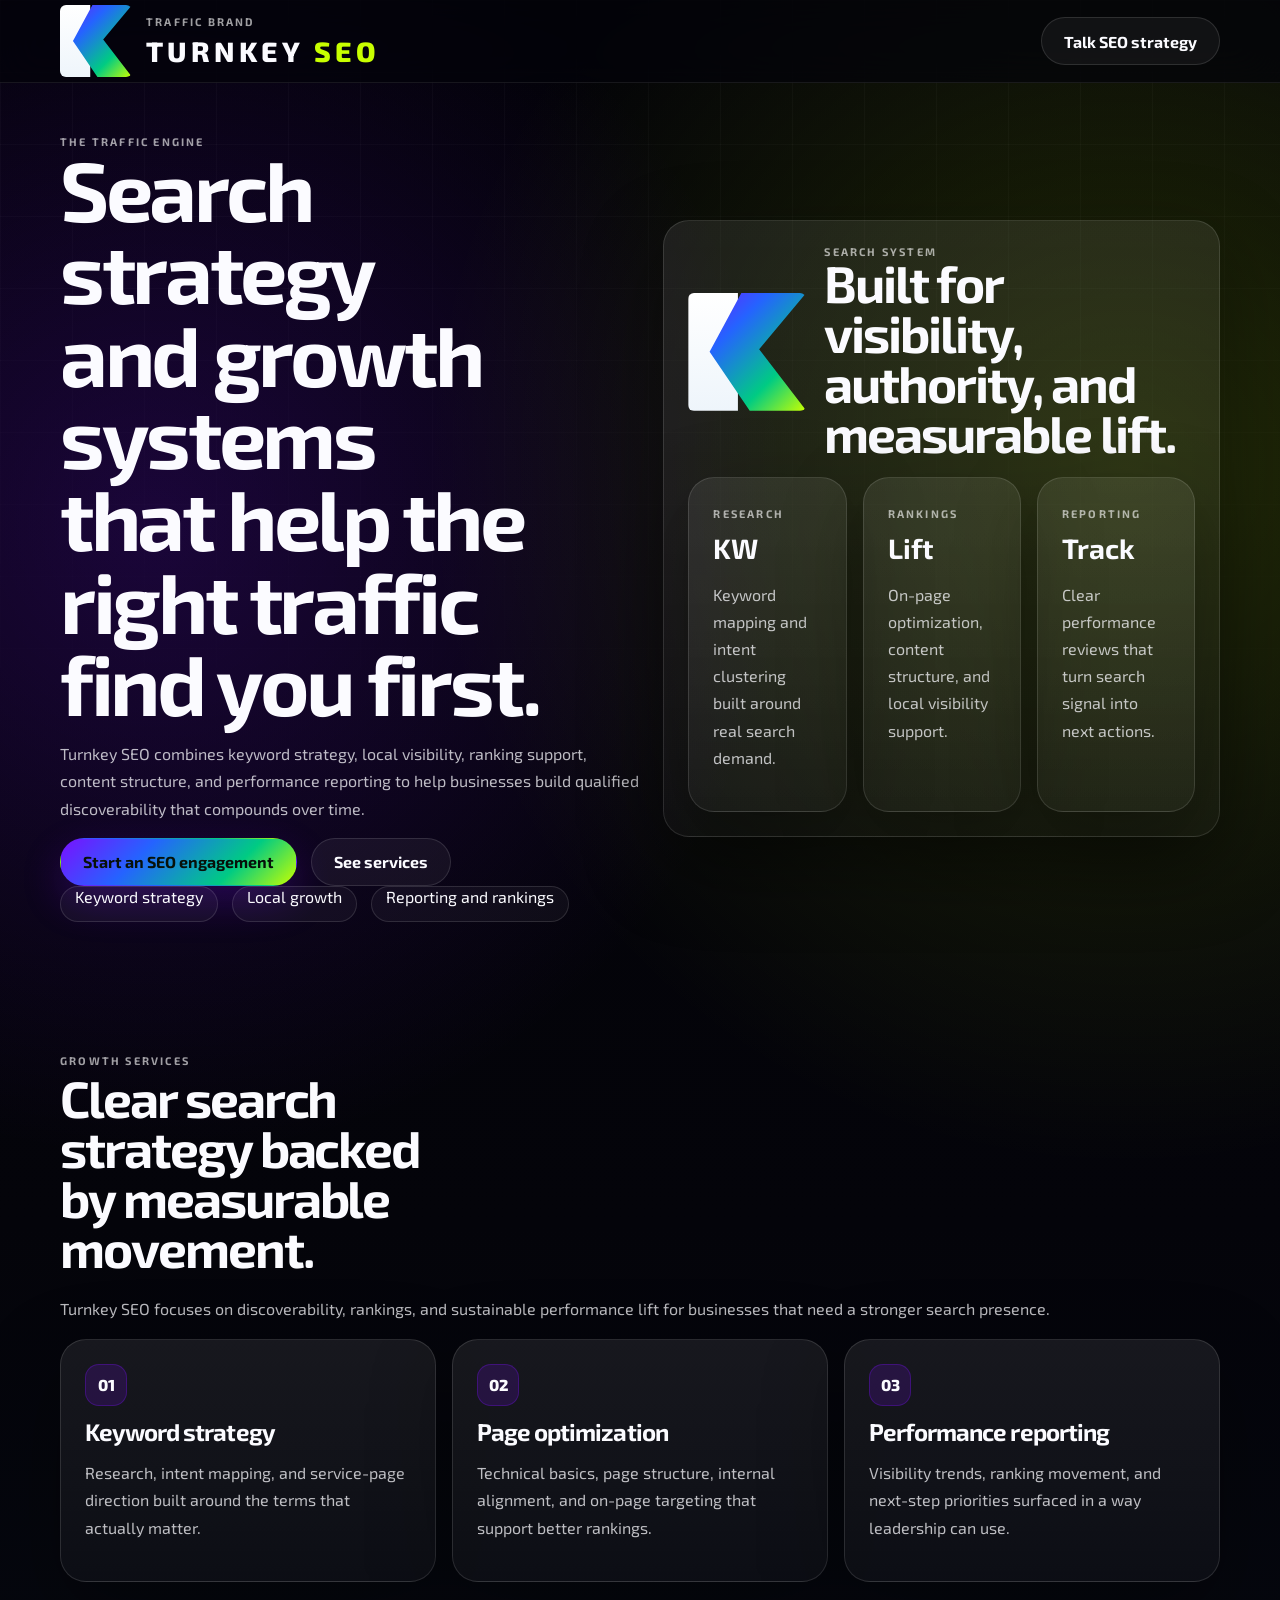
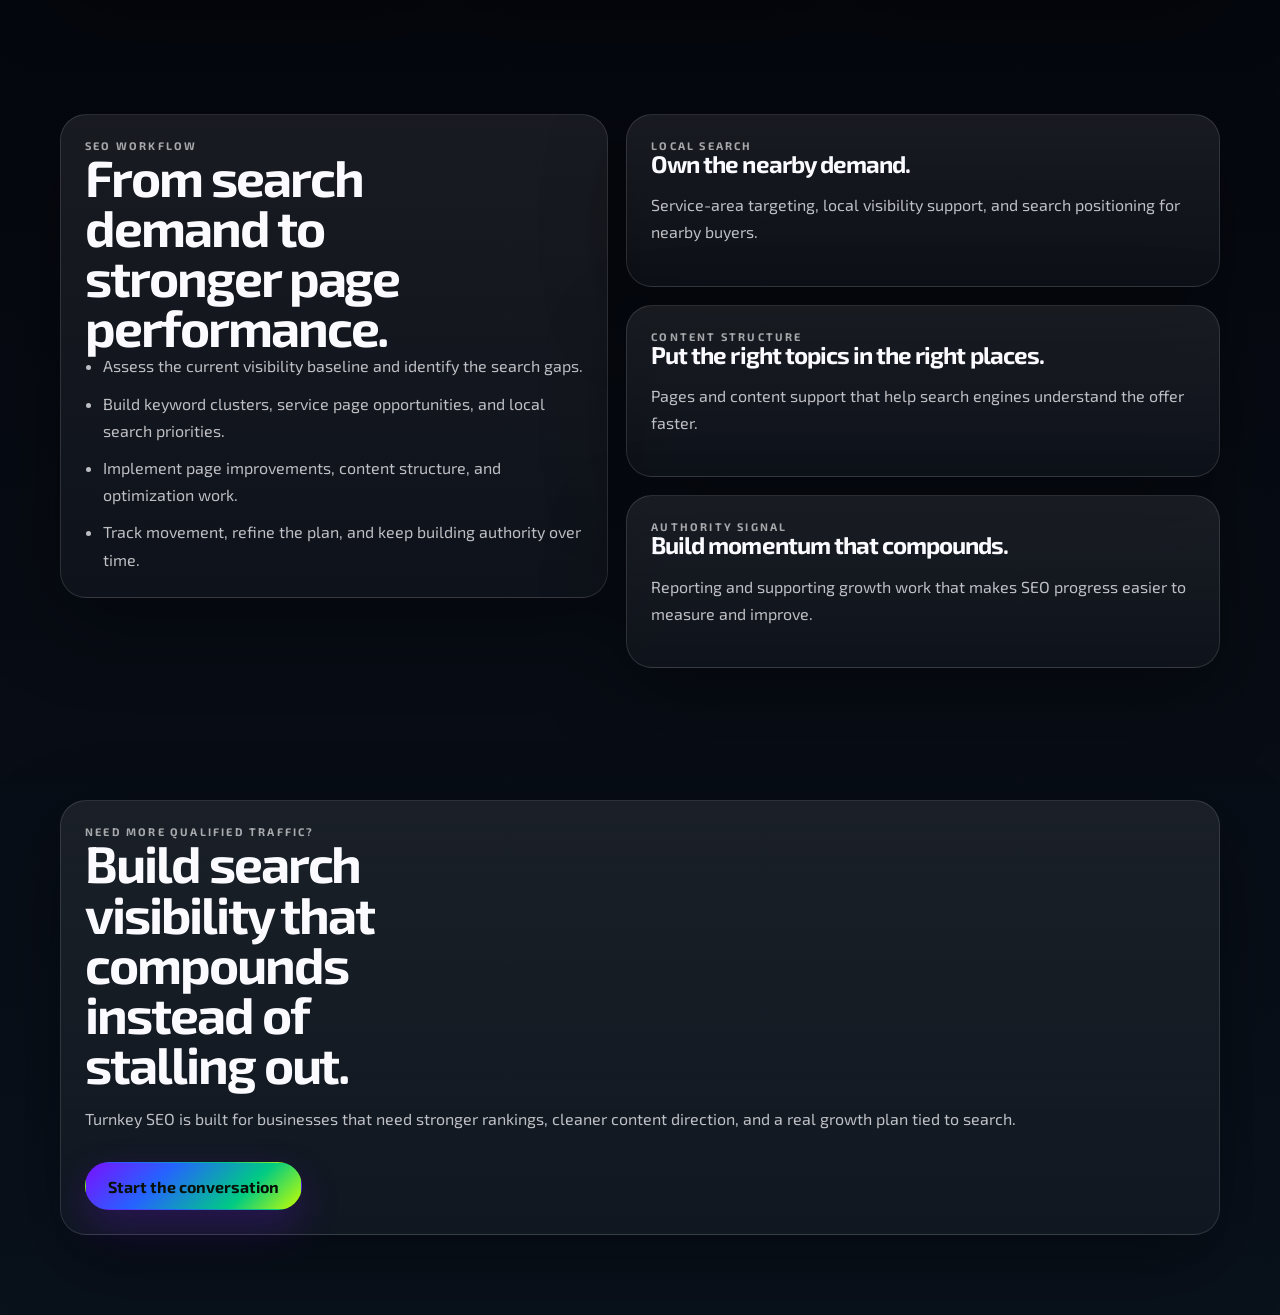
==== index.html @ 830cce7f "Launch Turnkey SEO brand site" ====
<!DOCTYPE html>
<html lang="en">
<head>
  <meta charset="UTF-8">
  <meta name="viewport" content="width=device-width, initial-scale=1.0">
  <title>Turnkey SEO | The Traffic Engine.</title>
  <meta name="description" content="Turnkey SEO builds keyword strategy, rankings growth, content structure, local search visibility, and actionable reporting for modern businesses.">
  <link rel="preconnect" href="https://fonts.googleapis.com">
  <link rel="preconnect" href="https://fonts.gstatic.com" crossorigin>
  <link href="https://fonts.googleapis.com/css2?family=Exo+2:wght@300;400;500;600;700;800;900&display=swap" rel="stylesheet">
  <link rel="stylesheet" href="./styles.css">
</head>
<body>
  <div class="page-grid" aria-hidden="true"></div>
  <header class="topbar">
    <div class="shell topbar-inner">
      <a class="brand" href="./">
        <span class="logo-mark" aria-hidden="true"></span>
        <span class="brand-copy">
          <span class="eyebrow">Traffic Brand</span>
          <span class="wordmark">Turnkey <span>SEO</span></span>
        </span>
      </a>
      <a class="btn btn-secondary" href="mailto:ricky@turnkeycfo.com?subject=Turnkey%20SEO%20Inquiry">Talk SEO strategy</a>
    </div>
  </header>

  <main class="shell">
    <section class="hero">
      <div class="hero-copy">
        <div class="eyebrow">The Traffic Engine</div>
        <h1>Search strategy and growth systems that help the right traffic find you first.</h1>
        <p>Turnkey SEO combines keyword strategy, local visibility, ranking support, content structure, and performance reporting to help businesses build qualified discoverability that compounds over time.</p>
        <div class="button-row">
          <a class="btn btn-primary" href="mailto:ricky@turnkeycfo.com?subject=Turnkey%20SEO%20Project">Start an SEO engagement</a>
          <a class="btn btn-secondary" href="#services">See services</a>
        </div>
        <div class="pill-row">
          <span class="pill">Keyword strategy</span>
          <span class="pill">Local growth</span>
          <span class="pill">Reporting and rankings</span>
        </div>
      </div>
      <div class="hero-panel card">
        <div class="hero-lockup">
          <span class="logo-mark large" aria-hidden="true"></span>
          <div>
            <div class="eyebrow">Search System</div>
            <h2>Built for visibility, authority, and measurable lift.</h2>
          </div>
        </div>
        <div class="metric-grid">
          <article class="metric">
            <span class="eyebrow">Research</span>
            <strong>KW</strong>
            <p>Keyword mapping and intent clustering built around real search demand.</p>
          </article>
          <article class="metric">
            <span class="eyebrow">Rankings</span>
            <strong>Lift</strong>
            <p>On-page optimization, content structure, and local visibility support.</p>
          </article>
          <article class="metric">
            <span class="eyebrow">Reporting</span>
            <strong>Track</strong>
            <p>Clear performance reviews that turn search signal into next actions.</p>
          </article>
        </div>
      </div>
    </section>

    <section class="section" id="services">
      <div class="section-heading">
        <div class="eyebrow">Growth Services</div>
        <h2>Clear search strategy backed by measurable movement.</h2>
        <p>Turnkey SEO focuses on discoverability, rankings, and sustainable performance lift for businesses that need a stronger search presence.</p>
      </div>
      <div class="card-grid">
        <article class="card">
          <div class="icon">01</div>
          <h3>Keyword strategy</h3>
          <p>Research, intent mapping, and service-page direction built around the terms that actually matter.</p>
        </article>
        <article class="card">
          <div class="icon">02</div>
          <h3>Page optimization</h3>
          <p>Technical basics, page structure, internal alignment, and on-page targeting that support better rankings.</p>
        </article>
        <article class="card">
          <div class="icon">03</div>
          <h3>Performance reporting</h3>
          <p>Visibility trends, ranking movement, and next-step priorities surfaced in a way leadership can use.</p>
        </article>
      </div>
    </section>

    <section class="section split">
      <article class="card">
        <div class="eyebrow">SEO Workflow</div>
        <h2>From search demand to stronger page performance.</h2>
        <ul class="list">
          <li>Assess the current visibility baseline and identify the search gaps.</li>
          <li>Build keyword clusters, service page opportunities, and local search priorities.</li>
          <li>Implement page improvements, content structure, and optimization work.</li>
          <li>Track movement, refine the plan, and keep building authority over time.</li>
        </ul>
      </article>
      <div class="stack">
        <article class="card spotlight">
          <div class="eyebrow">Local Search</div>
          <h3>Own the nearby demand.</h3>
          <p>Service-area targeting, local visibility support, and search positioning for nearby buyers.</p>
        </article>
        <article class="card spotlight">
          <div class="eyebrow">Content Structure</div>
          <h3>Put the right topics in the right places.</h3>
          <p>Pages and content support that help search engines understand the offer faster.</p>
        </article>
        <article class="card spotlight">
          <div class="eyebrow">Authority Signal</div>
          <h3>Build momentum that compounds.</h3>
          <p>Reporting and supporting growth work that makes SEO progress easier to measure and improve.</p>
        </article>
      </div>
    </section>

    <section class="section">
      <div class="cta card">
        <div>
          <div class="eyebrow">Need More Qualified Traffic?</div>
          <h2>Build search visibility that compounds instead of stalling out.</h2>
          <p>Turnkey SEO is built for businesses that need stronger rankings, cleaner content direction, and a real growth plan tied to search.</p>
        </div>
        <a class="btn btn-primary" href="mailto:ricky@turnkeycfo.com?subject=Turnkey%20SEO%20Discovery">Start the conversation</a>
      </div>
    </section>
  </main>
</body>
</html>
---- styles.css ----
:root {
  --bg: #04040a;
  --surface: rgba(11, 10, 19, 0.86);
  --border: rgba(255, 255, 255, 0.12);
  --text: #fbfbff;
  --text-soft: rgba(251, 251, 255, 0.74);
  --accent: #7a11ff;
  --accent-2: #c8ff00;
  --gradient: linear-gradient(135deg, #7a11ff 0%, #2563ff 34%, #00cb83 72%, #c8ff00 100%);
  --shadow: 0 28px 80px rgba(0, 0, 0, 0.36);
  --shell: min(1160px, calc(100% - 32px));
}
*,
*::before,
*::after { box-sizing: border-box; }
html { scroll-behavior: smooth; }
body {
  margin: 0;
  font-family: "Exo 2", sans-serif;
  color: var(--text);
  background:
    radial-gradient(circle at 12% 18%, rgba(122,17,255,.2), transparent 24%),
    radial-gradient(circle at 88% 16%, rgba(200,255,0,.16), transparent 26%),
    linear-gradient(180deg, #020207 0%, #04040a 42%, #09111b 100%);
}
a { color: inherit; text-decoration: none; }
.page-grid { position: fixed; inset: 0; pointer-events: none; z-index: -2; background-image: linear-gradient(rgba(255,255,255,.04) 1px, transparent 1px), linear-gradient(90deg, rgba(255,255,255,.04) 1px, transparent 1px); background-size: 72px 72px; mask-image: linear-gradient(180deg, rgba(0,0,0,.78), transparent 92%); }
.shell { width: var(--shell); margin: 0 auto; }
.topbar { position: sticky; top: 0; backdrop-filter: blur(20px); background: rgba(4,4,10,.72); border-bottom: 1px solid rgba(255,255,255,.08); }
.topbar-inner, .brand, .button-row, .pill-row, .cta { display: flex; align-items: center; gap: 14px; flex-wrap: wrap; }
.topbar-inner { justify-content: space-between; min-height: 82px; }
.brand-copy, .section-heading { display: grid; gap: 6px; }
.eyebrow { font-size: 11px; font-weight: 700; letter-spacing: .2em; text-transform: uppercase; color: rgba(255,255,255,.62); }
.wordmark { font-size: 28px; font-weight: 800; letter-spacing: .16em; text-transform: uppercase; }
.wordmark span { color: #c8ff00; }
.logo-mark { width: 72px; height: 72px; position: relative; display: inline-block; }
.logo-mark::before, .logo-mark::after { content: ""; position: absolute; inset: 0; }
.logo-mark::before { clip-path: polygon(0 0, 42% 0, 42% 100%, 0 100%); background: linear-gradient(180deg, #fff, #eef5fb); border-radius: 6px; }
.logo-mark::after { clip-path: polygon(45% 0, 100% 0, 60% 48%, 100% 100%, 52% 100%, 18% 50%); background: var(--gradient); border-radius: 6px; }
.logo-mark.large { width: 118px; height: 118px; }
.hero, .section { padding: 52px 0 80px; }
.hero { display: grid; grid-template-columns: minmax(0,1.02fr) minmax(320px,.98fr); gap: 24px; align-items: center; }
h1, h2, h3 { margin: 0; letter-spacing: -.04em; line-height: .98; text-wrap: balance; }
h1 { font-size: clamp(42px, 7vw, 84px); max-width: 11ch; }
h2 { font-size: clamp(30px, 4vw, 54px); max-width: 13ch; }
h3 { font-size: 24px; }
p, li { color: var(--text-soft); line-height: 1.7; }
.btn { min-height: 48px; padding: 0 22px; border-radius: 999px; border: 1px solid transparent; display: inline-flex; align-items: center; justify-content: center; font-weight: 700; transition: .25s ease transform, .25s ease box-shadow; }
.btn:hover { transform: translateY(-2px); }
.btn-primary { background: var(--gradient); color: #071109; box-shadow: 0 16px 40px rgba(122,17,255,.24); }
.btn-secondary { background: rgba(255,255,255,.05); border-color: var(--border); }
.pill { min-height: 36px; padding: 0 14px; border-radius: 999px; border: 1px solid var(--border); background: rgba(255,255,255,.04); }
.card, .metric { background: linear-gradient(180deg, rgba(255,255,255,.08), rgba(255,255,255,.03)); border: 1px solid var(--border); border-radius: 26px; box-shadow: var(--shadow); }
.hero-panel, .card, .metric { padding: 24px; }
.hero-lockup { display: grid; grid-template-columns: auto 1fr; gap: 18px; align-items: center; margin-bottom: 18px; }
.metric-grid, .card-grid { display: grid; grid-template-columns: repeat(3, minmax(0,1fr)); gap: 16px; }
.metric strong { display: block; font-size: 28px; margin: 10px 0; }
.icon { width: 42px; height: 42px; border-radius: 14px; display: grid; place-items: center; background: rgba(122,17,255,.16); border: 1px solid rgba(122,17,255,.3); margin-bottom: 14px; font-weight: 800; }
.split { display: grid; grid-template-columns: minmax(0,.96fr) minmax(0,1.04fr); gap: 18px; align-items: start; }
.stack { display: grid; gap: 18px; }
.list { margin: 0; padding-left: 18px; display: grid; gap: 10px; }
.cta { justify-content: space-between; }
@media (max-width: 960px) { .hero, .split, .metric-grid, .card-grid { grid-template-columns: 1fr; } .cta, .topbar-inner { flex-direction: column; align-items: stretch; } }
@media (max-width: 680px) { :root { --shell: min(100% - 22px, 100% - 22px); } .hero, .section { padding: 28px 0 56px; } .topbar-inner { min-height: auto; padding: 14px 0; } .button-row, .pill-row { display: grid; grid-template-columns: 1fr; } .btn { width: 100%; } h1 { font-size: clamp(34px, 12vw, 52px); } h2 { font-size: clamp(28px, 10vw, 40px); } }
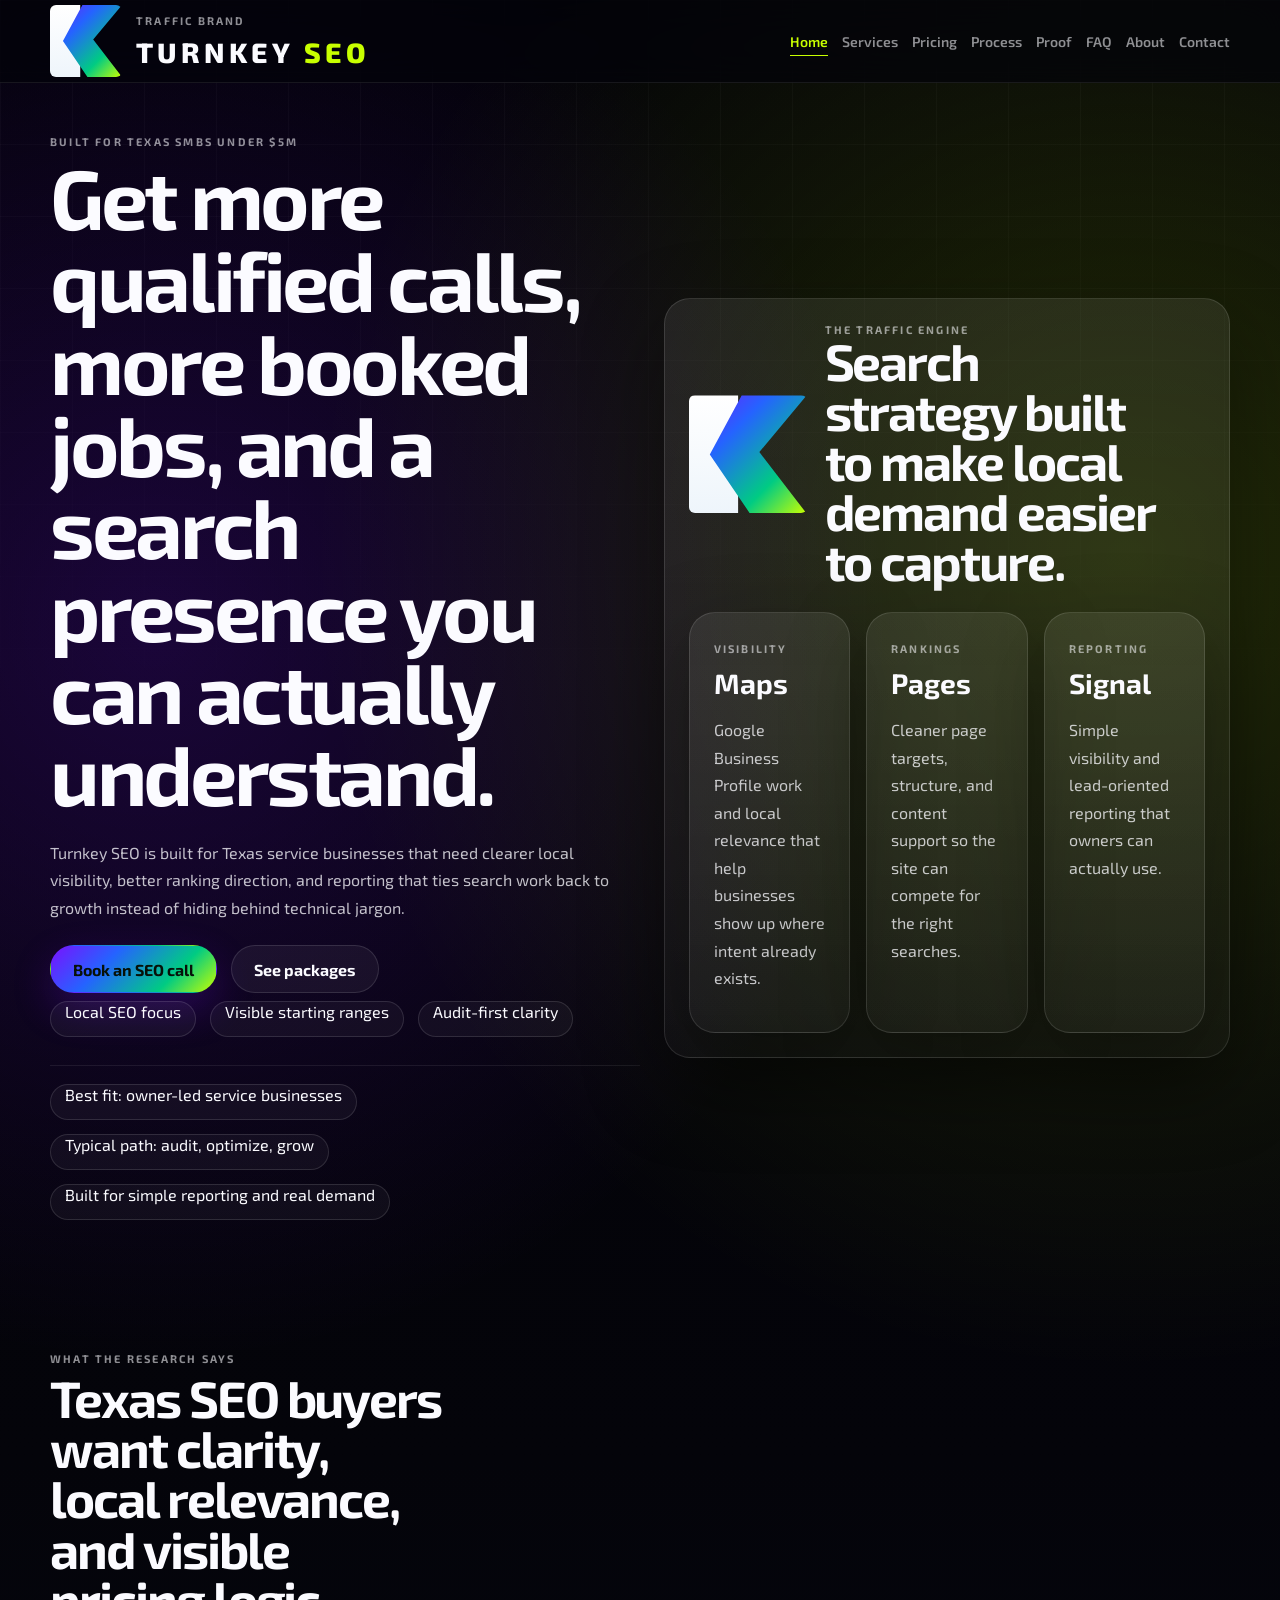
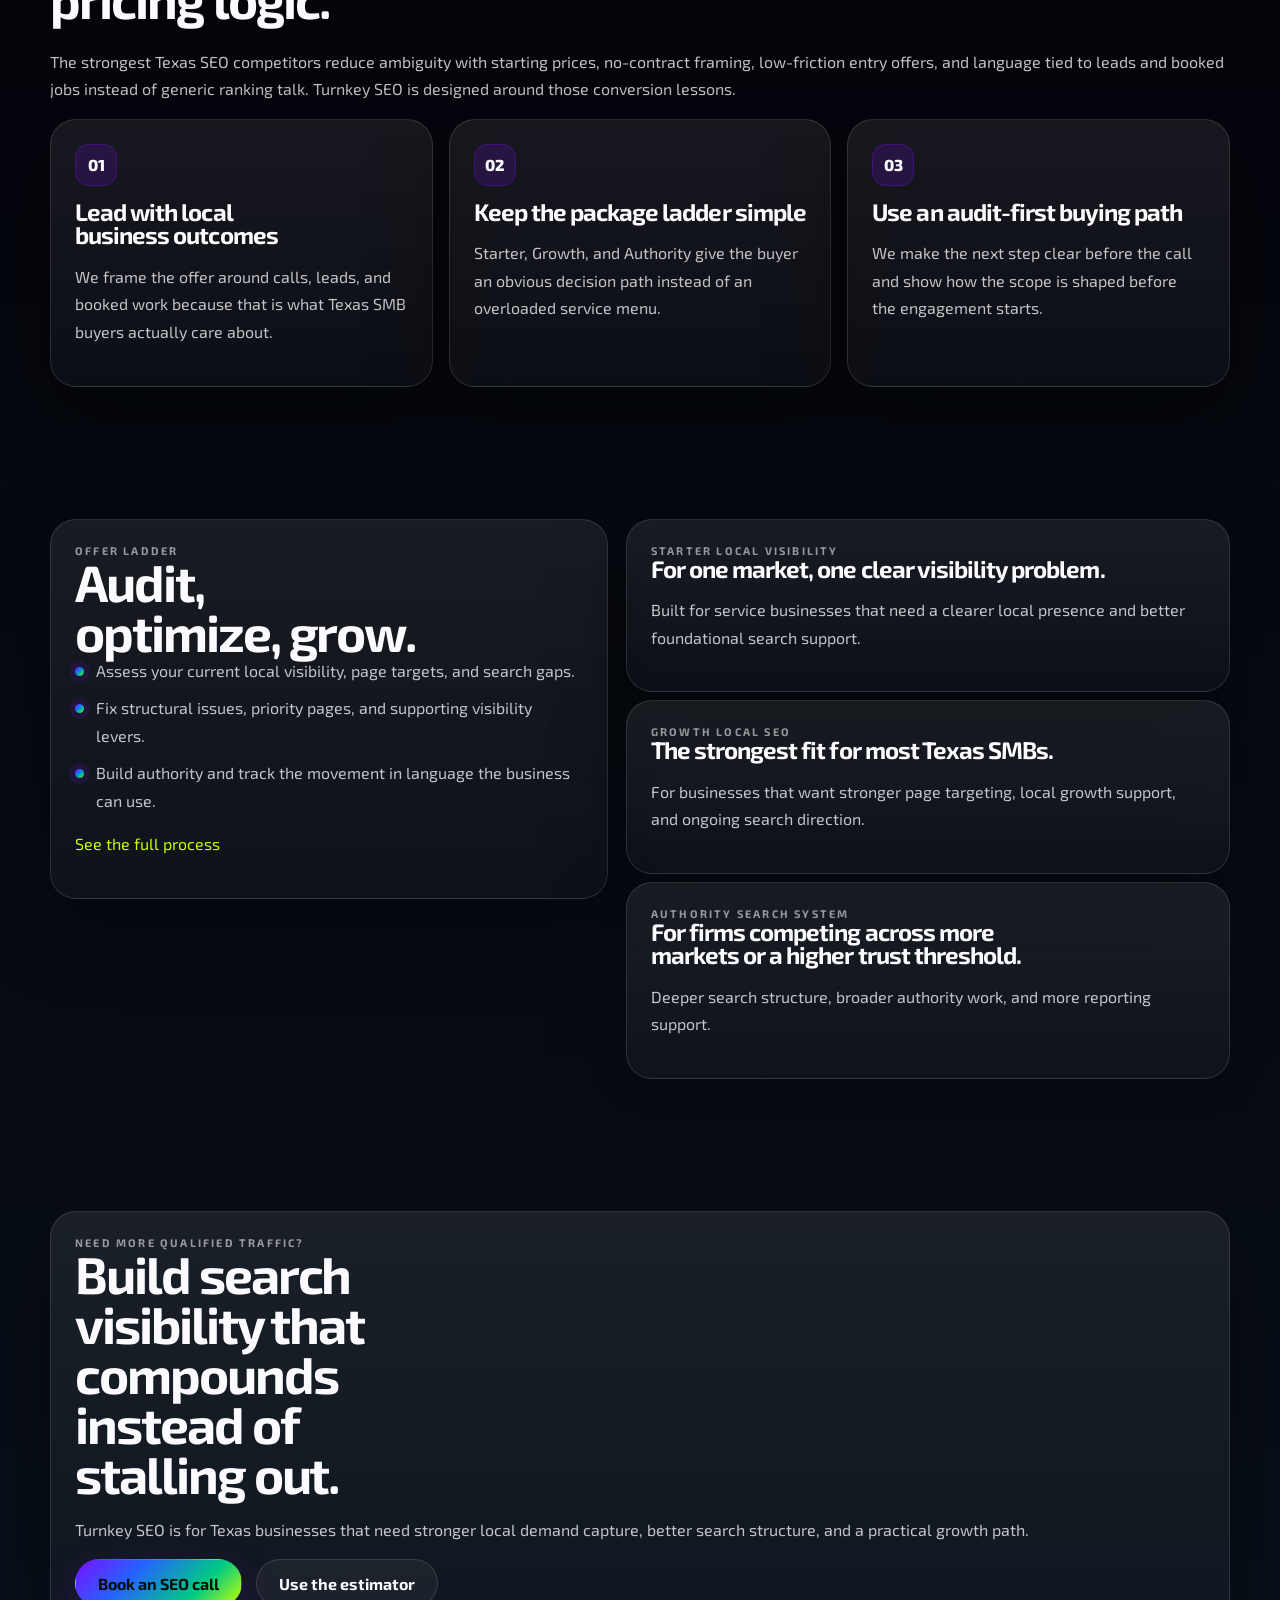
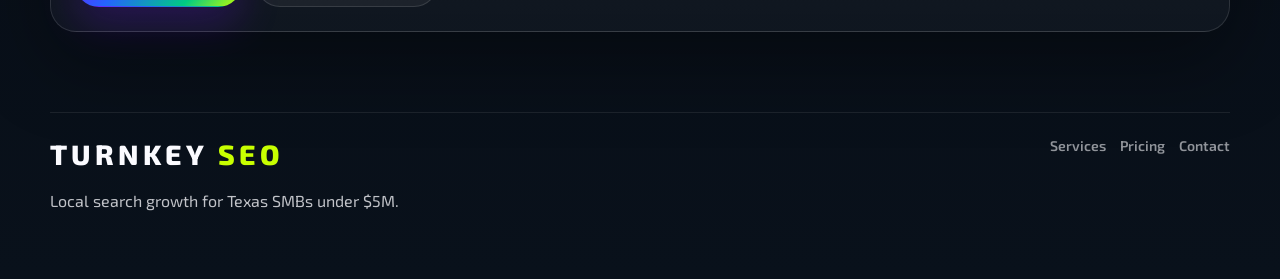
==== commit 5b0d5685: "Expand Turnkey SEO into full research-informed site" ====
--- a/index.html
+++ b/index.html
@@ -3,8 +3,8 @@
 <head>
   <meta charset="UTF-8">
   <meta name="viewport" content="width=device-width, initial-scale=1.0">
-  <title>Turnkey SEO | The Traffic Engine.</title>
-  <meta name="description" content="Turnkey SEO builds keyword strategy, rankings growth, content structure, local search visibility, and actionable reporting for modern businesses.">
+  <title>Turnkey SEO | Local Search Growth for Texas SMBs Under $5M</title>
+  <meta name="description" content="Turnkey SEO helps Texas service businesses under $5M get more qualified calls, more booked jobs, and a search presence they can actually understand.">
   <link rel="preconnect" href="https://fonts.googleapis.com">
   <link rel="preconnect" href="https://fonts.gstatic.com" crossorigin>
   <link href="https://fonts.googleapis.com/css2?family=Exo+2:wght@300;400;500;600;700;800;900&display=swap" rel="stylesheet">
@@ -14,113 +14,91 @@
   <div class="page-grid" aria-hidden="true"></div>
   <header class="topbar">
     <div class="shell topbar-inner">
-      <a class="brand" href="./">
+      <a class="brand" href="./index.html">
         <span class="logo-mark" aria-hidden="true"></span>
         <span class="brand-copy">
           <span class="eyebrow">Traffic Brand</span>
           <span class="wordmark">Turnkey <span>SEO</span></span>
         </span>
       </a>
-      <a class="btn btn-secondary" href="mailto:ricky@turnkeycfo.com?subject=Turnkey%20SEO%20Inquiry">Talk SEO strategy</a>
+      <nav class="nav-links">
+        <a class="active" href="./index.html">Home</a>
+        <a href="./services.html">Services</a>
+        <a href="./pricing.html">Pricing</a>
+        <a href="./process.html">Process</a>
+        <a href="./proof.html">Proof</a>
+        <a href="./faq.html">FAQ</a>
+        <a href="./about.html">About</a>
+        <a href="./contact.html">Contact</a>
+      </nav>
     </div>
   </header>
 
   <main class="shell">
     <section class="hero">
       <div class="hero-copy">
-        <div class="eyebrow">The Traffic Engine</div>
-        <h1>Search strategy and growth systems that help the right traffic find you first.</h1>
-        <p>Turnkey SEO combines keyword strategy, local visibility, ranking support, content structure, and performance reporting to help businesses build qualified discoverability that compounds over time.</p>
+        <div class="eyebrow">Built for Texas SMBs Under $5M</div>
+        <h1>Get more qualified calls, more booked jobs, and a search presence you can actually understand.</h1>
+        <p>Turnkey SEO is built for Texas service businesses that need clearer local visibility, better ranking direction, and reporting that ties search work back to growth instead of hiding behind technical jargon.</p>
         <div class="button-row">
-          <a class="btn btn-primary" href="mailto:ricky@turnkeycfo.com?subject=Turnkey%20SEO%20Project">Start an SEO engagement</a>
-          <a class="btn btn-secondary" href="#services">See services</a>
+          <a class="btn btn-primary" href="./contact.html">Book an SEO call</a>
+          <a class="btn btn-secondary" href="./pricing.html">See packages</a>
         </div>
         <div class="pill-row">
-          <span class="pill">Keyword strategy</span>
-          <span class="pill">Local growth</span>
-          <span class="pill">Reporting and rankings</span>
+          <span class="pill">Local SEO focus</span>
+          <span class="pill">Visible starting ranges</span>
+          <span class="pill">Audit-first clarity</span>
+        </div>
+        <div class="proof-strip">
+          <span class="pill">Best fit: owner-led service businesses</span>
+          <span class="pill">Typical path: audit, optimize, grow</span>
+          <span class="pill">Built for simple reporting and real demand</span>
         </div>
       </div>
       <div class="hero-panel card">
         <div class="hero-lockup">
           <span class="logo-mark large" aria-hidden="true"></span>
           <div>
-            <div class="eyebrow">Search System</div>
-            <h2>Built for visibility, authority, and measurable lift.</h2>
+            <div class="eyebrow">The Traffic Engine</div>
+            <h2>Search strategy built to make local demand easier to capture.</h2>
           </div>
         </div>
         <div class="metric-grid">
-          <article class="metric">
-            <span class="eyebrow">Research</span>
-            <strong>KW</strong>
-            <p>Keyword mapping and intent clustering built around real search demand.</p>
-          </article>
-          <article class="metric">
-            <span class="eyebrow">Rankings</span>
-            <strong>Lift</strong>
-            <p>On-page optimization, content structure, and local visibility support.</p>
-          </article>
-          <article class="metric">
-            <span class="eyebrow">Reporting</span>
-            <strong>Track</strong>
-            <p>Clear performance reviews that turn search signal into next actions.</p>
-          </article>
+          <article class="metric"><span class="eyebrow">Visibility</span><strong>Maps</strong><p>Google Business Profile work and local relevance that help businesses show up where intent already exists.</p></article>
+          <article class="metric"><span class="eyebrow">Rankings</span><strong>Pages</strong><p>Cleaner page targets, structure, and content support so the site can compete for the right searches.</p></article>
+          <article class="metric"><span class="eyebrow">Reporting</span><strong>Signal</strong><p>Simple visibility and lead-oriented reporting that owners can actually use.</p></article>
         </div>
       </div>
     </section>
 
-    <section class="section" id="services">
+    <section class="section">
       <div class="section-heading">
-        <div class="eyebrow">Growth Services</div>
-        <h2>Clear search strategy backed by measurable movement.</h2>
-        <p>Turnkey SEO focuses on discoverability, rankings, and sustainable performance lift for businesses that need a stronger search presence.</p>
+        <div class="eyebrow">What The Research Says</div>
+        <h2>Texas SEO buyers want clarity, local relevance, and visible pricing logic.</h2>
+        <p>The strongest Texas SEO competitors reduce ambiguity with starting prices, no-contract framing, low-friction entry offers, and language tied to leads and booked jobs instead of generic ranking talk. Turnkey SEO is designed around those conversion lessons.</p>
       </div>
       <div class="card-grid">
-        <article class="card">
-          <div class="icon">01</div>
-          <h3>Keyword strategy</h3>
-          <p>Research, intent mapping, and service-page direction built around the terms that actually matter.</p>
-        </article>
-        <article class="card">
-          <div class="icon">02</div>
-          <h3>Page optimization</h3>
-          <p>Technical basics, page structure, internal alignment, and on-page targeting that support better rankings.</p>
-        </article>
-        <article class="card">
-          <div class="icon">03</div>
-          <h3>Performance reporting</h3>
-          <p>Visibility trends, ranking movement, and next-step priorities surfaced in a way leadership can use.</p>
-        </article>
+        <article class="card"><div class="icon">01</div><h3>Lead with local business outcomes</h3><p>We frame the offer around calls, leads, and booked work because that is what Texas SMB buyers actually care about.</p></article>
+        <article class="card"><div class="icon">02</div><h3>Keep the package ladder simple</h3><p>Starter, Growth, and Authority give the buyer an obvious decision path instead of an overloaded service menu.</p></article>
+        <article class="card"><div class="icon">03</div><h3>Use an audit-first buying path</h3><p>We make the next step clear before the call and show how the scope is shaped before the engagement starts.</p></article>
       </div>
     </section>
 
     <section class="section split">
       <article class="card">
-        <div class="eyebrow">SEO Workflow</div>
-        <h2>From search demand to stronger page performance.</h2>
-        <ul class="list">
-          <li>Assess the current visibility baseline and identify the search gaps.</li>
-          <li>Build keyword clusters, service page opportunities, and local search priorities.</li>
-          <li>Implement page improvements, content structure, and optimization work.</li>
-          <li>Track movement, refine the plan, and keep building authority over time.</li>
+        <div class="eyebrow">Offer Ladder</div>
+        <h2>Audit, optimize, grow.</h2>
+        <ul class="check-list">
+          <li>Assess your current local visibility, page targets, and search gaps.</li>
+          <li>Fix structural issues, priority pages, and supporting visibility levers.</li>
+          <li>Build authority and track the movement in language the business can use.</li>
         </ul>
+        <p><a class="inline-link" href="./process.html">See the full process</a></p>
       </article>
       <div class="stack">
-        <article class="card spotlight">
-          <div class="eyebrow">Local Search</div>
-          <h3>Own the nearby demand.</h3>
-          <p>Service-area targeting, local visibility support, and search positioning for nearby buyers.</p>
-        </article>
-        <article class="card spotlight">
-          <div class="eyebrow">Content Structure</div>
-          <h3>Put the right topics in the right places.</h3>
-          <p>Pages and content support that help search engines understand the offer faster.</p>
-        </article>
-        <article class="card spotlight">
-          <div class="eyebrow">Authority Signal</div>
-          <h3>Build momentum that compounds.</h3>
-          <p>Reporting and supporting growth work that makes SEO progress easier to measure and improve.</p>
-        </article>
+        <article class="card"><div class="eyebrow">Starter Local Visibility</div><h3>For one market, one clear visibility problem.</h3><p>Built for service businesses that need a clearer local presence and better foundational search support.</p></article>
+        <article class="card"><div class="eyebrow">Growth Local SEO</div><h3>The strongest fit for most Texas SMBs.</h3><p>For businesses that want stronger page targeting, local growth support, and ongoing search direction.</p></article>
+        <article class="card"><div class="eyebrow">Authority Search System</div><h3>For firms competing across more markets or a higher trust threshold.</h3><p>Deeper search structure, broader authority work, and more reporting support.</p></article>
       </div>
     </section>
 
@@ -129,11 +107,16 @@
         <div>
           <div class="eyebrow">Need More Qualified Traffic?</div>
           <h2>Build search visibility that compounds instead of stalling out.</h2>
-          <p>Turnkey SEO is built for businesses that need stronger rankings, cleaner content direction, and a real growth plan tied to search.</p>
+          <p>Turnkey SEO is for Texas businesses that need stronger local demand capture, better search structure, and a practical growth path.</p>
         </div>
-        <a class="btn btn-primary" href="mailto:ricky@turnkeycfo.com?subject=Turnkey%20SEO%20Discovery">Start the conversation</a>
+        <div class="cta-row">
+          <a class="btn btn-primary" href="./contact.html">Book an SEO call</a>
+          <a class="btn btn-secondary" href="./pricing.html">Use the estimator</a>
+        </div>
       </div>
     </section>
   </main>
+
+  <footer class="foot"><div class="shell foot-shell"><div><div class="wordmark">Turnkey <span>SEO</span></div><p>Local search growth for Texas SMBs under $5M.</p></div><div class="foot-links"><a href="./services.html">Services</a><a href="./pricing.html">Pricing</a><a href="./contact.html">Contact</a></div></div></footer>
 </body>
 </html>
--- a/styles.css
+++ b/styles.css
@@ -1,15 +1,24 @@
 :root {
   --bg: #04040a;
+  --bg-soft: #0b0d17;
   --surface: rgba(11, 10, 19, 0.86);
+  --surface-strong: rgba(15, 16, 27, 0.94);
   --border: rgba(255, 255, 255, 0.12);
   --text: #fbfbff;
-  --text-soft: rgba(251, 251, 255, 0.74);
+  --text-soft: rgba(251, 251, 255, 0.76);
+  --text-muted: rgba(251, 251, 255, 0.56);
   --accent: #7a11ff;
-  --accent-2: #c8ff00;
+  --accent-2: #2563ff;
+  --accent-3: #c8ff00;
   --gradient: linear-gradient(135deg, #7a11ff 0%, #2563ff 34%, #00cb83 72%, #c8ff00 100%);
+  --gradient-soft: linear-gradient(180deg, rgba(255, 255, 255, 0.08), rgba(255, 255, 255, 0.03));
   --shadow: 0 28px 80px rgba(0, 0, 0, 0.36);
-  --shell: min(1160px, calc(100% - 32px));
+  --radius-xl: 32px;
+  --radius-lg: 24px;
+  --radius-md: 18px;
+  --shell: min(1180px, calc(100% - 32px));
 }
+
 *,
 *::before,
 *::after { box-sizing: border-box; }
@@ -19,46 +28,96 @@
   font-family: "Exo 2", sans-serif;
   color: var(--text);
   background:
-    radial-gradient(circle at 12% 18%, rgba(122,17,255,.2), transparent 24%),
-    radial-gradient(circle at 88% 16%, rgba(200,255,0,.16), transparent 26%),
+    radial-gradient(circle at 12% 18%, rgba(122, 17, 255, 0.2), transparent 24%),
+    radial-gradient(circle at 88% 16%, rgba(200, 255, 0, 0.16), transparent 26%),
     linear-gradient(180deg, #020207 0%, #04040a 42%, #09111b 100%);
+  overflow-x: hidden;
 }
 a { color: inherit; text-decoration: none; }
-.page-grid { position: fixed; inset: 0; pointer-events: none; z-index: -2; background-image: linear-gradient(rgba(255,255,255,.04) 1px, transparent 1px), linear-gradient(90deg, rgba(255,255,255,.04) 1px, transparent 1px); background-size: 72px 72px; mask-image: linear-gradient(180deg, rgba(0,0,0,.78), transparent 92%); }
+button,input,select,textarea { font: inherit; }
+.page-grid {
+  position: fixed; inset: 0; pointer-events: none; z-index: -2;
+  background-image: linear-gradient(rgba(255,255,255,.04) 1px, transparent 1px), linear-gradient(90deg, rgba(255,255,255,.04) 1px, transparent 1px);
+  background-size: 72px 72px; mask-image: linear-gradient(180deg, rgba(0,0,0,.78), transparent 92%);
+}
 .shell { width: var(--shell); margin: 0 auto; }
-.topbar { position: sticky; top: 0; backdrop-filter: blur(20px); background: rgba(4,4,10,.72); border-bottom: 1px solid rgba(255,255,255,.08); }
-.topbar-inner, .brand, .button-row, .pill-row, .cta { display: flex; align-items: center; gap: 14px; flex-wrap: wrap; }
+.topbar { position: sticky; top: 0; z-index: 20; backdrop-filter: blur(20px); background: rgba(4,4,10,.72); border-bottom: 1px solid rgba(255,255,255,.08); }
+.topbar-inner,.brand,.nav-links,.button-row,.pill-row,.proof-strip,.foot-links,.cta-row,.pricing-summary { display: flex; align-items: center; gap: 14px; flex-wrap: wrap; }
 .topbar-inner { justify-content: space-between; min-height: 82px; }
-.brand-copy, .section-heading { display: grid; gap: 6px; }
-.eyebrow { font-size: 11px; font-weight: 700; letter-spacing: .2em; text-transform: uppercase; color: rgba(255,255,255,.62); }
+.brand-copy,.section-heading,.hero-copy,.hero-panel,.stack { display: grid; gap: 8px; }
+.eyebrow { font-size: 11px; font-weight: 700; letter-spacing: .2em; text-transform: uppercase; color: var(--text-muted); }
 .wordmark { font-size: 28px; font-weight: 800; letter-spacing: .16em; text-transform: uppercase; }
-.wordmark span { color: #c8ff00; }
+.wordmark span,.nav-links a.active,.inline-link,.price-range strong,.estimate-output strong { color: var(--accent-3); }
 .logo-mark { width: 72px; height: 72px; position: relative; display: inline-block; }
-.logo-mark::before, .logo-mark::after { content: ""; position: absolute; inset: 0; }
+.logo-mark::before,.logo-mark::after { content: ""; position: absolute; inset: 0; }
 .logo-mark::before { clip-path: polygon(0 0, 42% 0, 42% 100%, 0 100%); background: linear-gradient(180deg, #fff, #eef5fb); border-radius: 6px; }
 .logo-mark::after { clip-path: polygon(45% 0, 100% 0, 60% 48%, 100% 100%, 52% 100%, 18% 50%); background: var(--gradient); border-radius: 6px; }
 .logo-mark.large { width: 118px; height: 118px; }
-.hero, .section { padding: 52px 0 80px; }
-.hero { display: grid; grid-template-columns: minmax(0,1.02fr) minmax(320px,.98fr); gap: 24px; align-items: center; }
-h1, h2, h3 { margin: 0; letter-spacing: -.04em; line-height: .98; text-wrap: balance; }
+.nav-links a,.foot-links a { font-size: 14px; font-weight: 600; color: var(--text-muted); transition: color .22s ease; }
+.nav-links a:hover,.foot-links a:hover { color: var(--text); }
+.nav-links a.active { text-decoration: underline; text-underline-offset: 8px; }
+.hero,.section { padding: 52px 0 80px; }
+.hero { display: grid; grid-template-columns: minmax(0,1.02fr) minmax(340px,.98fr); gap: 24px; align-items: center; }
+h1,h2,h3 { margin: 0; letter-spacing: -.04em; line-height: .98; text-wrap: balance; }
 h1 { font-size: clamp(42px, 7vw, 84px); max-width: 11ch; }
 h2 { font-size: clamp(30px, 4vw, 54px); max-width: 13ch; }
 h3 { font-size: 24px; }
-p, li { color: var(--text-soft); line-height: 1.7; }
-.btn { min-height: 48px; padding: 0 22px; border-radius: 999px; border: 1px solid transparent; display: inline-flex; align-items: center; justify-content: center; font-weight: 700; transition: .25s ease transform, .25s ease box-shadow; }
+p,li { color: var(--text-soft); line-height: 1.72; }
+.btn { min-height: 48px; padding: 0 22px; border-radius: 999px; border: 1px solid transparent; display: inline-flex; align-items: center; justify-content: center; font-weight: 700; transition: transform .25s ease, box-shadow .25s ease, border-color .25s ease; cursor: pointer; }
 .btn:hover { transform: translateY(-2px); }
 .btn-primary { background: var(--gradient); color: #071109; box-shadow: 0 16px 40px rgba(122,17,255,.24); }
 .btn-secondary { background: rgba(255,255,255,.05); border-color: var(--border); }
 .pill { min-height: 36px; padding: 0 14px; border-radius: 999px; border: 1px solid var(--border); background: rgba(255,255,255,.04); }
-.card, .metric { background: linear-gradient(180deg, rgba(255,255,255,.08), rgba(255,255,255,.03)); border: 1px solid var(--border); border-radius: 26px; box-shadow: var(--shadow); }
-.hero-panel, .card, .metric { padding: 24px; }
+.card,.metric,.quote-card,.faq-item,.estimate-card { background: var(--gradient-soft); border: 1px solid var(--border); border-radius: 26px; box-shadow: var(--shadow); }
+.hero-panel,.card,.metric,.quote-card,.estimate-card { padding: 24px; }
 .hero-lockup { display: grid; grid-template-columns: auto 1fr; gap: 18px; align-items: center; margin-bottom: 18px; }
-.metric-grid, .card-grid { display: grid; grid-template-columns: repeat(3, minmax(0,1fr)); gap: 16px; }
-.metric strong { display: block; font-size: 28px; margin: 10px 0; }
+.metric-grid,.card-grid,.quote-grid,.proof-grid,.faq-grid,.service-grid { display: grid; grid-template-columns: repeat(3, minmax(0,1fr)); gap: 16px; }
+.proof-grid,.faq-grid { grid-template-columns: repeat(2, minmax(0,1fr)); }
+.metric strong,.price-range strong { display: block; font-size: 28px; margin: 10px 0; }
 .icon { width: 42px; height: 42px; border-radius: 14px; display: grid; place-items: center; background: rgba(122,17,255,.16); border: 1px solid rgba(122,17,255,.3); margin-bottom: 14px; font-weight: 800; }
 .split { display: grid; grid-template-columns: minmax(0,.96fr) minmax(0,1.04fr); gap: 18px; align-items: start; }
-.stack { display: grid; gap: 18px; }
-.list { margin: 0; padding-left: 18px; display: grid; gap: 10px; }
+.list,.check-list { margin: 0; padding-left: 18px; display: grid; gap: 10px; }
+.check-list { list-style: none; padding-left: 0; }
+.check-list li { display: grid; grid-template-columns: auto 1fr; gap: 12px; align-items: start; }
+.check-list li::before { content: ""; width: 9px; height: 9px; border-radius: 50%; background: var(--gradient); margin-top: 10px; box-shadow: 0 0 0 6px rgba(122,17,255,.12); }
 .cta { justify-content: space-between; }
-@media (max-width: 960px) { .hero, .split, .metric-grid, .card-grid { grid-template-columns: 1fr; } .cta, .topbar-inner { flex-direction: column; align-items: stretch; } }
-@media (max-width: 680px) { :root { --shell: min(100% - 22px, 100% - 22px); } .hero, .section { padding: 28px 0 56px; } .topbar-inner { min-height: auto; padding: 14px 0; } .button-row, .pill-row { display: grid; grid-template-columns: 1fr; } .btn { width: 100%; } h1 { font-size: clamp(34px, 12vw, 52px); } h2 { font-size: clamp(28px, 10vw, 40px); } }
+.proof-strip { justify-content: space-between; border-top: 1px solid rgba(255,255,255,.08); padding-top: 18px; margin-top: 20px; }
+.quote-card.featured { border-color: rgba(200,255,0,.34); box-shadow: 0 24px 70px rgba(200,255,0,.08); }
+.price-range { display: grid; gap: 6px; margin: 18px 0; }
+.price-range small,.estimate-output small { color: var(--text-muted); }
+.estimate-layout { display: grid; grid-template-columns: minmax(0,.96fr) minmax(320px,.84fr); gap: 18px; align-items: start; }
+.estimate-form { display: grid; gap: 18px; }
+.field-grid { display: grid; grid-template-columns: repeat(2, minmax(0,1fr)); gap: 14px; }
+.field,.checkbox-group { display: grid; gap: 8px; }
+label { font-size: 13px; font-weight: 600; color: var(--text); }
+input,select,textarea { width: 100%; min-height: 48px; border-radius: 16px; border: 1px solid rgba(255,255,255,.14); background: rgba(255,255,255,.05); color: var(--text); padding: 12px 14px; }
+textarea { min-height: 120px; resize: vertical; }
+.checkbox-grid { display: grid; grid-template-columns: repeat(2, minmax(0,1fr)); gap: 10px; }
+.checkbox-pill { display: flex; align-items: center; gap: 10px; padding: 12px 14px; border-radius: 16px; border: 1px solid rgba(255,255,255,.12); background: rgba(255,255,255,.04); }
+.checkbox-pill input { width: auto; min-height: auto; margin: 0; }
+.estimate-output { display: grid; gap: 18px; position: sticky; top: 108px; }
+.estimate-figure { font-size: clamp(36px, 5vw, 52px); font-weight: 900; line-height: .94; color: var(--accent-3); }
+.estimate-note,.contact-note { color: var(--text-muted); font-size: 14px; }
+.faq-item { padding: 0; overflow: hidden; }
+.faq-item summary { list-style: none; cursor: pointer; padding: 22px; font-weight: 700; }
+.faq-item summary::-webkit-details-marker { display: none; }
+.faq-item p { padding: 0 22px 22px; margin: 0; }
+.hero-compact { padding-bottom: 42px; }
+.page-intro { max-width: 66ch; }
+.contact-card { display: grid; gap: 14px; }
+.foot { padding: 0 0 48px; }
+.foot-shell { border-top: 1px solid rgba(255,255,255,.08); padding-top: 24px; display: flex; justify-content: space-between; gap: 20px; align-items: flex-start; }
+@media (max-width: 980px) {
+  .hero,.split,.estimate-layout,.metric-grid,.card-grid,.quote-grid,.proof-grid,.faq-grid,.service-grid { grid-template-columns: 1fr; }
+  .estimate-output,.topbar-inner,.cta,.foot-shell { position: static; flex-direction: column; align-items: stretch; }
+}
+@media (max-width: 720px) {
+  :root { --shell: min(100% - 22px, 100% - 22px); }
+  .hero,.section { padding: 28px 0 56px; }
+  .topbar-inner { min-height: auto; padding: 14px 0; }
+  .button-row,.pill-row,.nav-links,.pricing-summary { display: grid; grid-template-columns: 1fr; }
+  .field-grid,.checkbox-grid { grid-template-columns: 1fr; }
+  .btn { width: 100%; }
+  h1 { font-size: clamp(34px, 12vw, 52px); }
+  h2 { font-size: clamp(28px, 10vw, 40px); }
+}
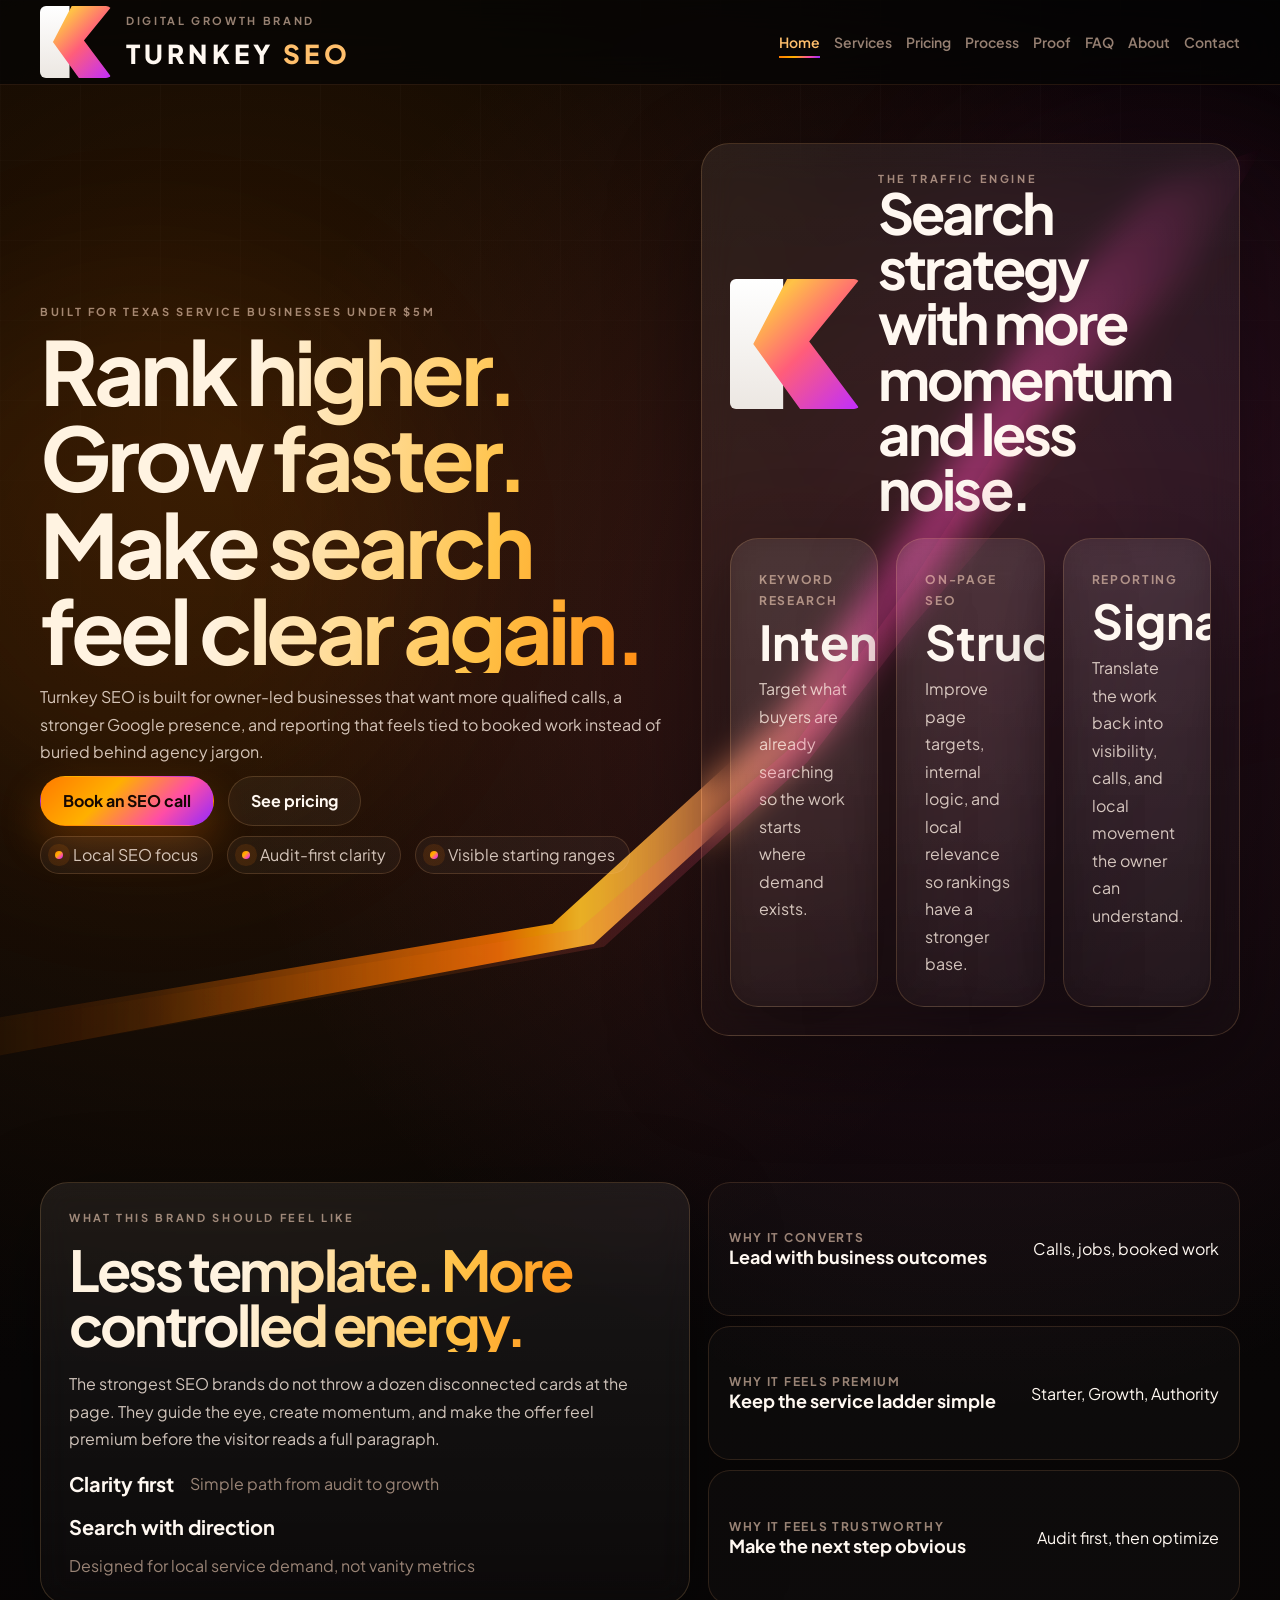
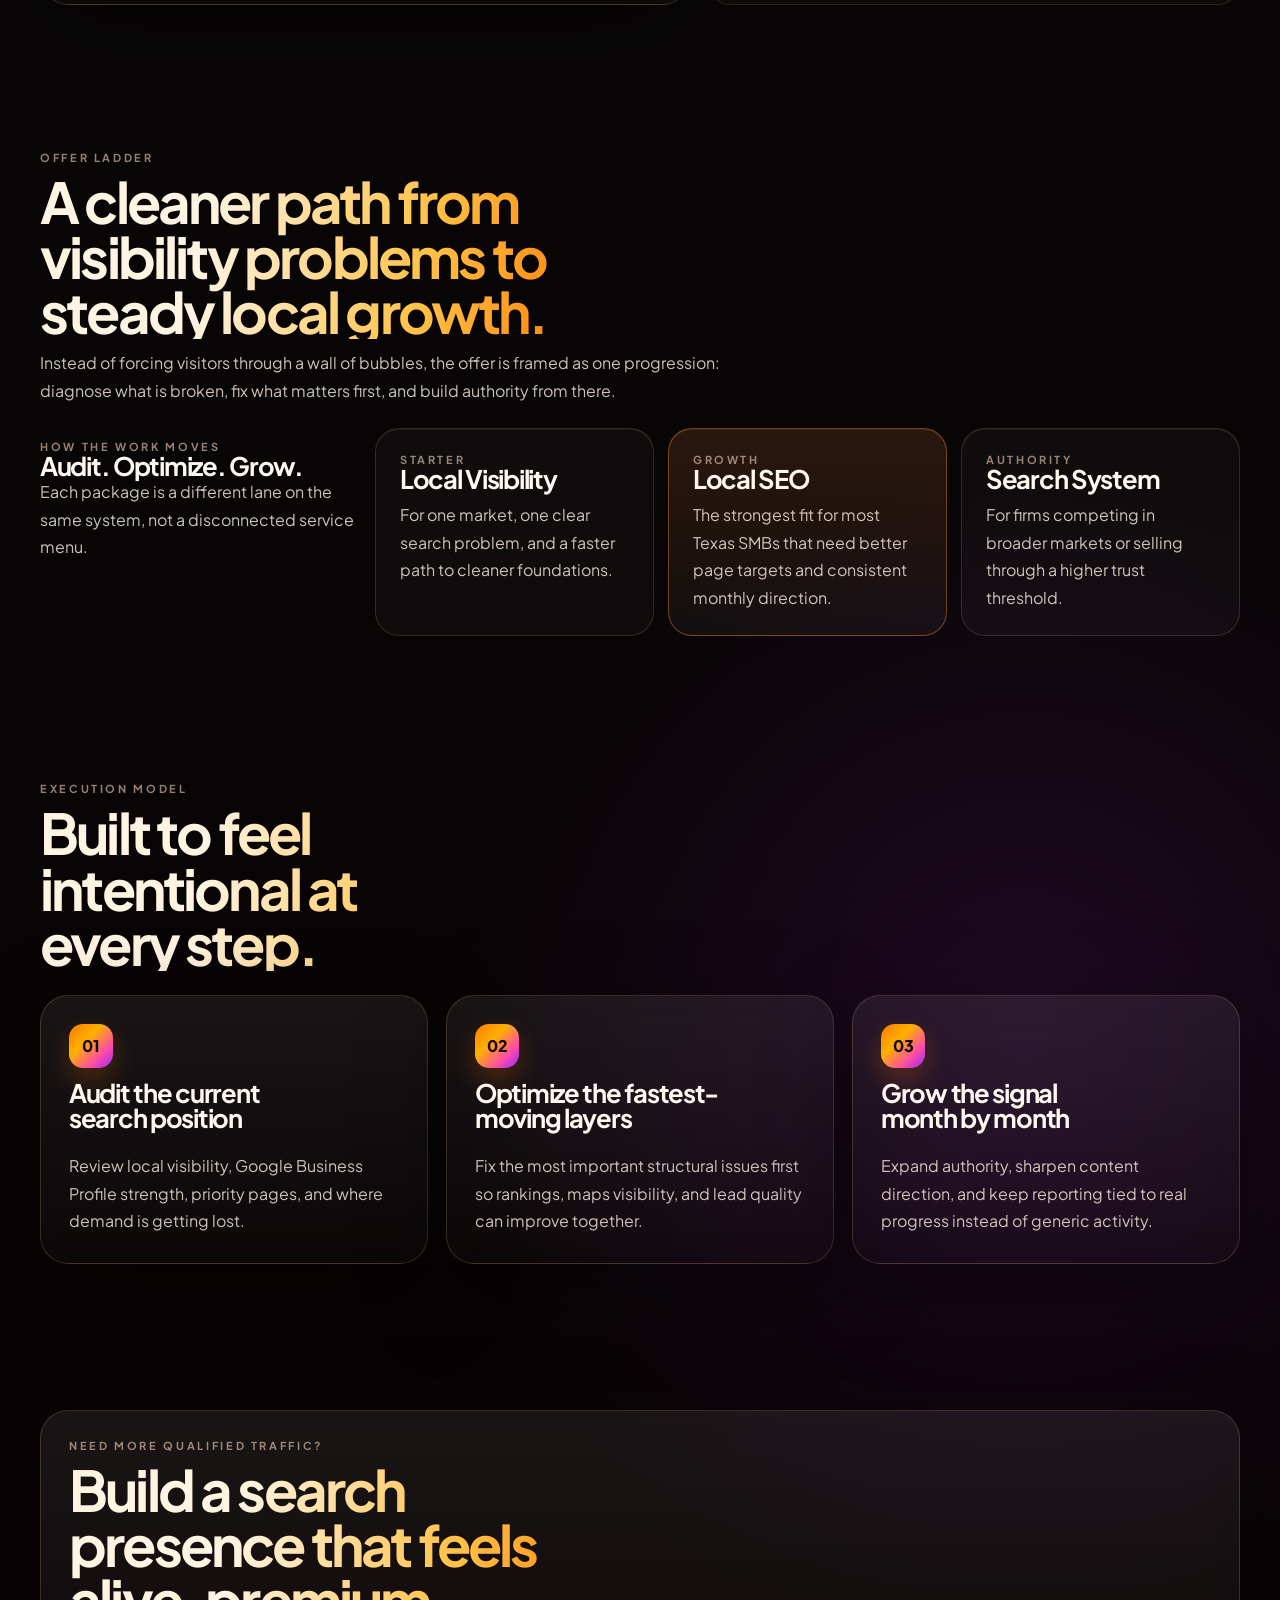
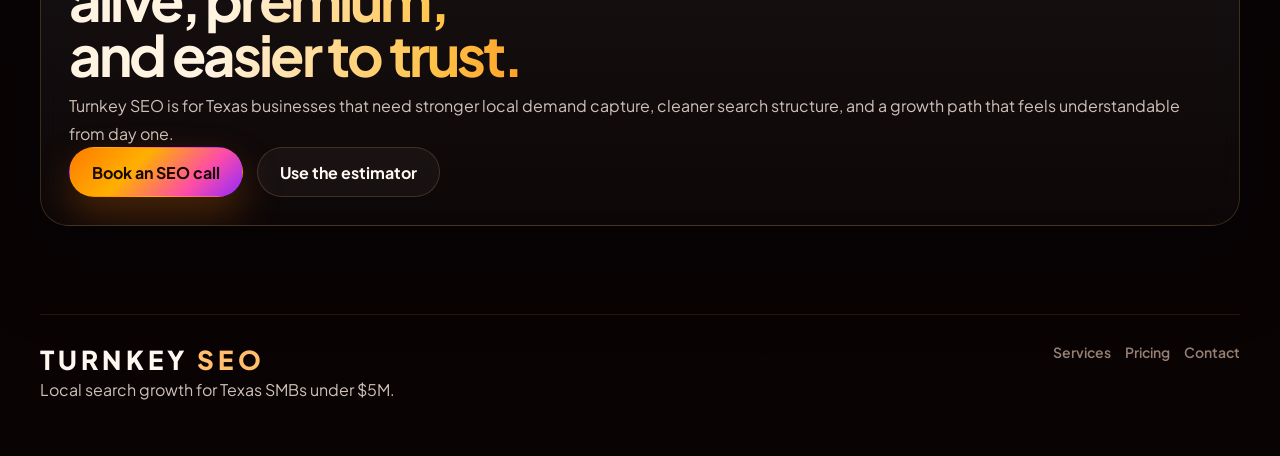
==== commit b5624123: "Redesign Turnkey SEO site experience" ====
--- a/index.html
+++ b/index.html
@@ -7,17 +7,17 @@
   <meta name="description" content="Turnkey SEO helps Texas service businesses under $5M get more qualified calls, more booked jobs, and a search presence they can actually understand.">
   <link rel="preconnect" href="https://fonts.googleapis.com">
   <link rel="preconnect" href="https://fonts.gstatic.com" crossorigin>
-  <link href="https://fonts.googleapis.com/css2?family=Exo+2:wght@300;400;500;600;700;800;900&display=swap" rel="stylesheet">
+  <link href="https://fonts.googleapis.com/css2?family=Plus+Jakarta+Sans:wght@300;400;500;600;700;800&display=swap" rel="stylesheet">
   <link rel="stylesheet" href="./styles.css">
 </head>
-<body>
+<body class="home-page">
   <div class="page-grid" aria-hidden="true"></div>
   <header class="topbar">
     <div class="shell topbar-inner">
       <a class="brand" href="./index.html">
         <span class="logo-mark" aria-hidden="true"></span>
         <span class="brand-copy">
-          <span class="eyebrow">Traffic Brand</span>
+          <span class="eyebrow">Digital Growth Brand</span>
           <span class="wordmark">Turnkey <span>SEO</span></span>
         </span>
       </a>
@@ -36,78 +36,156 @@
 
   <main class="shell">
     <section class="hero">
-      <div class="hero-copy">
-        <div class="eyebrow">Built for Texas SMBs Under $5M</div>
-        <h1>Get more qualified calls, more booked jobs, and a search presence you can actually understand.</h1>
-        <p>Turnkey SEO is built for Texas service businesses that need clearer local visibility, better ranking direction, and reporting that ties search work back to growth instead of hiding behind technical jargon.</p>
+      <div class="hero-copy reveal">
+        <div class="eyebrow">Built for Texas service businesses under $5M</div>
+        <h1 class="shimmer-text">Rank higher. Grow faster. Make search feel clear again.</h1>
+        <p>Turnkey SEO is built for owner-led businesses that want more qualified calls, a stronger Google presence, and reporting that feels tied to booked work instead of buried behind agency jargon.</p>
         <div class="button-row">
           <a class="btn btn-primary" href="./contact.html">Book an SEO call</a>
-          <a class="btn btn-secondary" href="./pricing.html">See packages</a>
-        </div>
-        <div class="pill-row">
-          <span class="pill">Local SEO focus</span>
-          <span class="pill">Visible starting ranges</span>
-          <span class="pill">Audit-first clarity</span>
-        </div>
-        <div class="proof-strip">
-          <span class="pill">Best fit: owner-led service businesses</span>
-          <span class="pill">Typical path: audit, optimize, grow</span>
-          <span class="pill">Built for simple reporting and real demand</span>
-        </div>
-      </div>
-      <div class="hero-panel card">
-        <div class="hero-lockup">
-          <span class="logo-mark large" aria-hidden="true"></span>
-          <div>
-            <div class="eyebrow">The Traffic Engine</div>
-            <h2>Search strategy built to make local demand easier to capture.</h2>
-          </div>
-        </div>
-        <div class="metric-grid">
-          <article class="metric"><span class="eyebrow">Visibility</span><strong>Maps</strong><p>Google Business Profile work and local relevance that help businesses show up where intent already exists.</p></article>
-          <article class="metric"><span class="eyebrow">Rankings</span><strong>Pages</strong><p>Cleaner page targets, structure, and content support so the site can compete for the right searches.</p></article>
-          <article class="metric"><span class="eyebrow">Reporting</span><strong>Signal</strong><p>Simple visibility and lead-oriented reporting that owners can actually use.</p></article>
-        </div>
-      </div>
-    </section>
-
-    <section class="section">
-      <div class="section-heading">
-        <div class="eyebrow">What The Research Says</div>
-        <h2>Texas SEO buyers want clarity, local relevance, and visible pricing logic.</h2>
-        <p>The strongest Texas SEO competitors reduce ambiguity with starting prices, no-contract framing, low-friction entry offers, and language tied to leads and booked jobs instead of generic ranking talk. Turnkey SEO is designed around those conversion lessons.</p>
-      </div>
-      <div class="card-grid">
-        <article class="card"><div class="icon">01</div><h3>Lead with local business outcomes</h3><p>We frame the offer around calls, leads, and booked work because that is what Texas SMB buyers actually care about.</p></article>
-        <article class="card"><div class="icon">02</div><h3>Keep the package ladder simple</h3><p>Starter, Growth, and Authority give the buyer an obvious decision path instead of an overloaded service menu.</p></article>
-        <article class="card"><div class="icon">03</div><h3>Use an audit-first buying path</h3><p>We make the next step clear before the call and show how the scope is shaped before the engagement starts.</p></article>
-      </div>
-    </section>
-
-    <section class="section split">
-      <article class="card">
-        <div class="eyebrow">Offer Ladder</div>
-        <h2>Audit, optimize, grow.</h2>
-        <ul class="check-list">
-          <li>Assess your current local visibility, page targets, and search gaps.</li>
-          <li>Fix structural issues, priority pages, and supporting visibility levers.</li>
-          <li>Build authority and track the movement in language the business can use.</li>
-        </ul>
-        <p><a class="inline-link" href="./process.html">See the full process</a></p>
-      </article>
-      <div class="stack">
-        <article class="card"><div class="eyebrow">Starter Local Visibility</div><h3>For one market, one clear visibility problem.</h3><p>Built for service businesses that need a clearer local presence and better foundational search support.</p></article>
-        <article class="card"><div class="eyebrow">Growth Local SEO</div><h3>The strongest fit for most Texas SMBs.</h3><p>For businesses that want stronger page targeting, local growth support, and ongoing search direction.</p></article>
-        <article class="card"><div class="eyebrow">Authority Search System</div><h3>For firms competing across more markets or a higher trust threshold.</h3><p>Deeper search structure, broader authority work, and more reporting support.</p></article>
-      </div>
-    </section>
-
-    <section class="section">
-      <div class="cta card">
-        <div>
-          <div class="eyebrow">Need More Qualified Traffic?</div>
-          <h2>Build search visibility that compounds instead of stalling out.</h2>
-          <p>Turnkey SEO is for Texas businesses that need stronger local demand capture, better search structure, and a practical growth path.</p>
+          <a class="btn btn-secondary" href="./pricing.html">See pricing</a>
+        </div>
+        <div class="hero-badges">
+          <span class="badge"><span class="badge-dot"></span>Local SEO focus</span>
+          <span class="badge"><span class="badge-dot"></span>Audit-first clarity</span>
+          <span class="badge"><span class="badge-dot"></span>Visible starting ranges</span>
+        </div>
+      </div>
+
+      <aside class="hero-aside surface glow-card reveal">
+        <div class="hero-frame">
+          <div class="hero-lockup">
+            <span class="logo-mark large" aria-hidden="true"></span>
+            <div>
+              <div class="eyebrow">The traffic engine</div>
+              <h2>Search strategy with more momentum and less noise.</h2>
+            </div>
+          </div>
+          <div class="hero-grid">
+            <article class="metric glow-card">
+              <span class="micro-label">Keyword research</span>
+              <strong>Intent</strong>
+              <p>Target what buyers are already searching so the work starts where demand exists.</p>
+            </article>
+            <article class="metric glow-card">
+              <span class="micro-label">On-page SEO</span>
+              <strong>Structure</strong>
+              <p>Improve page targets, internal logic, and local relevance so rankings have a stronger base.</p>
+            </article>
+            <article class="metric glow-card">
+              <span class="micro-label">Reporting</span>
+              <strong>Signal</strong>
+              <p>Translate the work back into visibility, calls, and local movement the owner can understand.</p>
+            </article>
+          </div>
+        </div>
+      </aside>
+    </section>
+
+    <section class="section">
+      <div class="feature-band">
+        <article class="story-panel glow-card reveal">
+          <div class="eyebrow">What this brand should feel like</div>
+          <h2 class="shimmer-text">Less template. More controlled energy.</h2>
+          <p>The strongest SEO brands do not throw a dozen disconnected cards at the page. They guide the eye, create momentum, and make the offer feel premium before the visitor reads a full paragraph.</p>
+          <div class="story-stats">
+            <strong>Clarity first</strong>
+            <span>Simple path from audit to growth</span>
+          </div>
+          <div class="story-stats">
+            <strong>Search with direction</strong>
+            <span>Designed for local service demand, not vanity metrics</span>
+          </div>
+        </article>
+
+        <div class="stack reveal">
+          <div class="compare-line glow-card">
+            <div>
+              <div class="micro-label">Why it converts</div>
+              <strong>Lead with business outcomes</strong>
+            </div>
+            <span>Calls, jobs, booked work</span>
+          </div>
+          <div class="compare-line glow-card">
+            <div>
+              <div class="micro-label">Why it feels premium</div>
+              <strong>Keep the service ladder simple</strong>
+            </div>
+            <span>Starter, Growth, Authority</span>
+          </div>
+          <div class="compare-line glow-card">
+            <div>
+              <div class="micro-label">Why it feels trustworthy</div>
+              <strong>Make the next step obvious</strong>
+            </div>
+            <span>Audit first, then optimize</span>
+          </div>
+        </div>
+      </div>
+    </section>
+
+    <section class="section">
+      <div class="section-heading reveal">
+        <div class="eyebrow">Offer ladder</div>
+        <h2 class="shimmer-text">A cleaner path from visibility problems to steady local growth.</h2>
+        <p>Instead of forcing visitors through a wall of bubbles, the offer is framed as one progression: diagnose what is broken, fix what matters first, and build authority from there.</p>
+      </div>
+
+      <div class="package-track reveal">
+        <div class="package-row">
+          <div class="package-intro">
+            <div class="eyebrow">How the work moves</div>
+            <h3>Audit. Optimize. Grow.</h3>
+            <p>Each package is a different lane on the same system, not a disconnected service menu.</p>
+          </div>
+          <article class="package-card glow-card">
+            <div class="eyebrow">Starter</div>
+            <h3>Local Visibility</h3>
+            <p>For one market, one clear search problem, and a faster path to cleaner foundations.</p>
+          </article>
+          <article class="package-card featured glow-card">
+            <div class="eyebrow">Growth</div>
+            <h3>Local SEO</h3>
+            <p>The strongest fit for most Texas SMBs that need better page targets and consistent monthly direction.</p>
+          </article>
+          <article class="package-card glow-card">
+            <div class="eyebrow">Authority</div>
+            <h3>Search System</h3>
+            <p>For firms competing in broader markets or selling through a higher trust threshold.</p>
+          </article>
+        </div>
+      </div>
+    </section>
+
+    <section class="section">
+      <div class="section-heading reveal">
+        <div class="eyebrow">Execution model</div>
+        <h2 class="shimmer-text">Built to feel intentional at every step.</h2>
+      </div>
+      <div class="timeline">
+        <article class="timeline-step glow-card reveal">
+          <div class="step-number">01</div>
+          <h3>Audit the current search position</h3>
+          <p>Review local visibility, Google Business Profile strength, priority pages, and where demand is getting lost.</p>
+        </article>
+        <article class="timeline-step glow-card reveal">
+          <div class="step-number">02</div>
+          <h3>Optimize the fastest-moving layers</h3>
+          <p>Fix the most important structural issues first so rankings, maps visibility, and lead quality can improve together.</p>
+        </article>
+        <article class="timeline-step glow-card reveal">
+          <div class="step-number">03</div>
+          <h3>Grow the signal month by month</h3>
+          <p>Expand authority, sharpen content direction, and keep reporting tied to real progress instead of generic activity.</p>
+        </article>
+      </div>
+    </section>
+
+    <section class="section">
+      <div class="cta glow-card reveal">
+        <div class="cta-copy">
+          <div class="eyebrow">Need more qualified traffic?</div>
+          <h2 class="shimmer-text">Build a search presence that feels alive, premium, and easier to trust.</h2>
+          <p>Turnkey SEO is for Texas businesses that need stronger local demand capture, cleaner search structure, and a growth path that feels understandable from day one.</p>
         </div>
         <div class="cta-row">
           <a class="btn btn-primary" href="./contact.html">Book an SEO call</a>
@@ -117,6 +195,20 @@
     </section>
   </main>
 
-  <footer class="foot"><div class="shell foot-shell"><div><div class="wordmark">Turnkey <span>SEO</span></div><p>Local search growth for Texas SMBs under $5M.</p></div><div class="foot-links"><a href="./services.html">Services</a><a href="./pricing.html">Pricing</a><a href="./contact.html">Contact</a></div></div></footer>
+  <footer class="foot">
+    <div class="shell foot-shell">
+      <div>
+        <div class="wordmark">Turnkey <span>SEO</span></div>
+        <p>Local search growth for Texas SMBs under $5M.</p>
+      </div>
+      <div class="foot-links">
+        <a href="./services.html">Services</a>
+        <a href="./pricing.html">Pricing</a>
+        <a href="./contact.html">Contact</a>
+      </div>
+    </div>
+  </footer>
+
+  <script src="./app.js"></script>
 </body>
 </html>
--- a/styles.css
+++ b/styles.css
@@ -1,123 +1,975 @@
 :root {
-  --bg: #04040a;
-  --bg-soft: #0b0d17;
-  --surface: rgba(11, 10, 19, 0.86);
-  --surface-strong: rgba(15, 16, 27, 0.94);
-  --border: rgba(255, 255, 255, 0.12);
-  --text: #fbfbff;
-  --text-soft: rgba(251, 251, 255, 0.76);
-  --text-muted: rgba(251, 251, 255, 0.56);
-  --accent: #7a11ff;
-  --accent-2: #2563ff;
-  --accent-3: #c8ff00;
-  --gradient: linear-gradient(135deg, #7a11ff 0%, #2563ff 34%, #00cb83 72%, #c8ff00 100%);
-  --gradient-soft: linear-gradient(180deg, rgba(255, 255, 255, 0.08), rgba(255, 255, 255, 0.03));
-  --shadow: 0 28px 80px rgba(0, 0, 0, 0.36);
-  --radius-xl: 32px;
+  --bg: #050505;
+  --bg-soft: #0d0a08;
+  --surface: rgba(17, 11, 10, 0.78);
+  --surface-strong: rgba(23, 13, 10, 0.92);
+  --surface-soft: rgba(255, 255, 255, 0.035);
+  --border: rgba(255, 191, 122, 0.18);
+  --border-strong: rgba(255, 145, 56, 0.4);
+  --text: #fff8f1;
+  --text-soft: rgba(255, 240, 229, 0.8);
+  --text-muted: rgba(255, 219, 194, 0.58);
+  --orange: #ff7a00;
+  --gold: #ffc247;
+  --coral: #ff6a3d;
+  --pink: #ff4da6;
+  --magenta: #bf2dff;
+  --glow: rgba(255, 122, 0, 0.28);
+  --gradient-main: linear-gradient(135deg, #ff7a00 0%, #ffc247 25%, #ff5d7a 56%, #bf2dff 100%);
+  --gradient-hot: linear-gradient(135deg, #ff7a00 0%, #ffb000 38%, #ff4da6 72%, #9229ff 100%);
+  --gradient-surface: linear-gradient(180deg, rgba(255, 255, 255, 0.07), rgba(255, 255, 255, 0.02));
+  --shell: min(1200px, calc(100% - 40px));
+  --shadow: 0 28px 90px rgba(0, 0, 0, 0.38);
+  --radius-xl: 34px;
   --radius-lg: 24px;
   --radius-md: 18px;
-  --shell: min(1180px, calc(100% - 32px));
 }
 
 *,
 *::before,
-*::after { box-sizing: border-box; }
-html { scroll-behavior: smooth; }
+*::after {
+  box-sizing: border-box;
+}
+
+html {
+  scroll-behavior: smooth;
+}
+
 body {
   margin: 0;
-  font-family: "Exo 2", sans-serif;
+  font-family: "Plus Jakarta Sans", sans-serif;
   color: var(--text);
   background:
-    radial-gradient(circle at 12% 18%, rgba(122, 17, 255, 0.2), transparent 24%),
-    radial-gradient(circle at 88% 16%, rgba(200, 255, 0, 0.16), transparent 26%),
-    linear-gradient(180deg, #020207 0%, #04040a 42%, #09111b 100%);
+    radial-gradient(circle at 18% 12%, rgba(255, 122, 0, 0.16), transparent 28%),
+    radial-gradient(circle at 76% 18%, rgba(255, 77, 166, 0.14), transparent 24%),
+    radial-gradient(circle at 80% 72%, rgba(191, 45, 255, 0.12), transparent 20%),
+    linear-gradient(180deg, #020202 0%, #080606 38%, #090304 100%);
   overflow-x: hidden;
 }
-a { color: inherit; text-decoration: none; }
-button,input,select,textarea { font: inherit; }
+
+body::before,
+body::after {
+  content: "";
+  position: fixed;
+  inset: auto;
+  width: 34rem;
+  height: 34rem;
+  border-radius: 50%;
+  filter: blur(95px);
+  pointer-events: none;
+  z-index: -3;
+  opacity: 0.35;
+}
+
+body::before {
+  left: -8rem;
+  top: 18rem;
+  background: rgba(255, 122, 0, 0.22);
+  animation: driftOrb 16s ease-in-out infinite alternate;
+}
+
+body::after {
+  right: -10rem;
+  top: 6rem;
+  background: rgba(255, 77, 166, 0.18);
+  animation: driftOrb 18s ease-in-out infinite alternate-reverse;
+}
+
+a {
+  color: inherit;
+  text-decoration: none;
+}
+
+button,
+input,
+select,
+textarea {
+  font: inherit;
+}
+
 .page-grid {
-  position: fixed; inset: 0; pointer-events: none; z-index: -2;
-  background-image: linear-gradient(rgba(255,255,255,.04) 1px, transparent 1px), linear-gradient(90deg, rgba(255,255,255,.04) 1px, transparent 1px);
-  background-size: 72px 72px; mask-image: linear-gradient(180deg, rgba(0,0,0,.78), transparent 92%);
-}
-.shell { width: var(--shell); margin: 0 auto; }
-.topbar { position: sticky; top: 0; z-index: 20; backdrop-filter: blur(20px); background: rgba(4,4,10,.72); border-bottom: 1px solid rgba(255,255,255,.08); }
-.topbar-inner,.brand,.nav-links,.button-row,.pill-row,.proof-strip,.foot-links,.cta-row,.pricing-summary { display: flex; align-items: center; gap: 14px; flex-wrap: wrap; }
-.topbar-inner { justify-content: space-between; min-height: 82px; }
-.brand-copy,.section-heading,.hero-copy,.hero-panel,.stack { display: grid; gap: 8px; }
-.eyebrow { font-size: 11px; font-weight: 700; letter-spacing: .2em; text-transform: uppercase; color: var(--text-muted); }
-.wordmark { font-size: 28px; font-weight: 800; letter-spacing: .16em; text-transform: uppercase; }
-.wordmark span,.nav-links a.active,.inline-link,.price-range strong,.estimate-output strong { color: var(--accent-3); }
-.logo-mark { width: 72px; height: 72px; position: relative; display: inline-block; }
-.logo-mark::before,.logo-mark::after { content: ""; position: absolute; inset: 0; }
-.logo-mark::before { clip-path: polygon(0 0, 42% 0, 42% 100%, 0 100%); background: linear-gradient(180deg, #fff, #eef5fb); border-radius: 6px; }
-.logo-mark::after { clip-path: polygon(45% 0, 100% 0, 60% 48%, 100% 100%, 52% 100%, 18% 50%); background: var(--gradient); border-radius: 6px; }
-.logo-mark.large { width: 118px; height: 118px; }
-.nav-links a,.foot-links a { font-size: 14px; font-weight: 600; color: var(--text-muted); transition: color .22s ease; }
-.nav-links a:hover,.foot-links a:hover { color: var(--text); }
-.nav-links a.active { text-decoration: underline; text-underline-offset: 8px; }
-.hero,.section { padding: 52px 0 80px; }
-.hero { display: grid; grid-template-columns: minmax(0,1.02fr) minmax(340px,.98fr); gap: 24px; align-items: center; }
-h1,h2,h3 { margin: 0; letter-spacing: -.04em; line-height: .98; text-wrap: balance; }
-h1 { font-size: clamp(42px, 7vw, 84px); max-width: 11ch; }
-h2 { font-size: clamp(30px, 4vw, 54px); max-width: 13ch; }
-h3 { font-size: 24px; }
-p,li { color: var(--text-soft); line-height: 1.72; }
-.btn { min-height: 48px; padding: 0 22px; border-radius: 999px; border: 1px solid transparent; display: inline-flex; align-items: center; justify-content: center; font-weight: 700; transition: transform .25s ease, box-shadow .25s ease, border-color .25s ease; cursor: pointer; }
-.btn:hover { transform: translateY(-2px); }
-.btn-primary { background: var(--gradient); color: #071109; box-shadow: 0 16px 40px rgba(122,17,255,.24); }
-.btn-secondary { background: rgba(255,255,255,.05); border-color: var(--border); }
-.pill { min-height: 36px; padding: 0 14px; border-radius: 999px; border: 1px solid var(--border); background: rgba(255,255,255,.04); }
-.card,.metric,.quote-card,.faq-item,.estimate-card { background: var(--gradient-soft); border: 1px solid var(--border); border-radius: 26px; box-shadow: var(--shadow); }
-.hero-panel,.card,.metric,.quote-card,.estimate-card { padding: 24px; }
-.hero-lockup { display: grid; grid-template-columns: auto 1fr; gap: 18px; align-items: center; margin-bottom: 18px; }
-.metric-grid,.card-grid,.quote-grid,.proof-grid,.faq-grid,.service-grid { display: grid; grid-template-columns: repeat(3, minmax(0,1fr)); gap: 16px; }
-.proof-grid,.faq-grid { grid-template-columns: repeat(2, minmax(0,1fr)); }
-.metric strong,.price-range strong { display: block; font-size: 28px; margin: 10px 0; }
-.icon { width: 42px; height: 42px; border-radius: 14px; display: grid; place-items: center; background: rgba(122,17,255,.16); border: 1px solid rgba(122,17,255,.3); margin-bottom: 14px; font-weight: 800; }
-.split { display: grid; grid-template-columns: minmax(0,.96fr) minmax(0,1.04fr); gap: 18px; align-items: start; }
-.list,.check-list { margin: 0; padding-left: 18px; display: grid; gap: 10px; }
-.check-list { list-style: none; padding-left: 0; }
-.check-list li { display: grid; grid-template-columns: auto 1fr; gap: 12px; align-items: start; }
-.check-list li::before { content: ""; width: 9px; height: 9px; border-radius: 50%; background: var(--gradient); margin-top: 10px; box-shadow: 0 0 0 6px rgba(122,17,255,.12); }
-.cta { justify-content: space-between; }
-.proof-strip { justify-content: space-between; border-top: 1px solid rgba(255,255,255,.08); padding-top: 18px; margin-top: 20px; }
-.quote-card.featured { border-color: rgba(200,255,0,.34); box-shadow: 0 24px 70px rgba(200,255,0,.08); }
-.price-range { display: grid; gap: 6px; margin: 18px 0; }
-.price-range small,.estimate-output small { color: var(--text-muted); }
-.estimate-layout { display: grid; grid-template-columns: minmax(0,.96fr) minmax(320px,.84fr); gap: 18px; align-items: start; }
-.estimate-form { display: grid; gap: 18px; }
-.field-grid { display: grid; grid-template-columns: repeat(2, minmax(0,1fr)); gap: 14px; }
-.field,.checkbox-group { display: grid; gap: 8px; }
-label { font-size: 13px; font-weight: 600; color: var(--text); }
-input,select,textarea { width: 100%; min-height: 48px; border-radius: 16px; border: 1px solid rgba(255,255,255,.14); background: rgba(255,255,255,.05); color: var(--text); padding: 12px 14px; }
-textarea { min-height: 120px; resize: vertical; }
-.checkbox-grid { display: grid; grid-template-columns: repeat(2, minmax(0,1fr)); gap: 10px; }
-.checkbox-pill { display: flex; align-items: center; gap: 10px; padding: 12px 14px; border-radius: 16px; border: 1px solid rgba(255,255,255,.12); background: rgba(255,255,255,.04); }
-.checkbox-pill input { width: auto; min-height: auto; margin: 0; }
-.estimate-output { display: grid; gap: 18px; position: sticky; top: 108px; }
-.estimate-figure { font-size: clamp(36px, 5vw, 52px); font-weight: 900; line-height: .94; color: var(--accent-3); }
-.estimate-note,.contact-note { color: var(--text-muted); font-size: 14px; }
-.faq-item { padding: 0; overflow: hidden; }
-.faq-item summary { list-style: none; cursor: pointer; padding: 22px; font-weight: 700; }
-.faq-item summary::-webkit-details-marker { display: none; }
-.faq-item p { padding: 0 22px 22px; margin: 0; }
-.hero-compact { padding-bottom: 42px; }
-.page-intro { max-width: 66ch; }
-.contact-card { display: grid; gap: 14px; }
-.foot { padding: 0 0 48px; }
-.foot-shell { border-top: 1px solid rgba(255,255,255,.08); padding-top: 24px; display: flex; justify-content: space-between; gap: 20px; align-items: flex-start; }
-@media (max-width: 980px) {
-  .hero,.split,.estimate-layout,.metric-grid,.card-grid,.quote-grid,.proof-grid,.faq-grid,.service-grid { grid-template-columns: 1fr; }
-  .estimate-output,.topbar-inner,.cta,.foot-shell { position: static; flex-direction: column; align-items: stretch; }
-}
+  position: fixed;
+  inset: 0;
+  pointer-events: none;
+  z-index: -2;
+  background-image:
+    linear-gradient(rgba(255, 255, 255, 0.025) 1px, transparent 1px),
+    linear-gradient(90deg, rgba(255, 255, 255, 0.025) 1px, transparent 1px);
+  background-size: 80px 80px;
+  mask-image: linear-gradient(180deg, rgba(0, 0, 0, 0.85), transparent 95%);
+}
+
+.shell {
+  width: var(--shell);
+  margin: 0 auto;
+}
+
+.topbar {
+  position: sticky;
+  top: 0;
+  z-index: 30;
+  backdrop-filter: blur(22px);
+  background: rgba(5, 5, 5, 0.72);
+  border-bottom: 1px solid rgba(255, 149, 86, 0.12);
+}
+
+.topbar-inner,
+.brand,
+.nav-links,
+.button-row,
+.hero-badges,
+.foot-links,
+.cta-row,
+.story-stats,
+.compare-line,
+.contact-actions {
+  display: flex;
+  align-items: center;
+  gap: 14px;
+  flex-wrap: wrap;
+}
+
+.topbar-inner {
+  justify-content: space-between;
+  min-height: 84px;
+}
+
+.brand-copy,
+.hero-copy,
+.hero-aside,
+.section-heading,
+.story-copy,
+.cta-copy,
+.stack {
+  display: grid;
+  gap: 10px;
+}
+
+.eyebrow {
+  font-size: 11px;
+  font-weight: 700;
+  letter-spacing: 0.24em;
+  text-transform: uppercase;
+  color: var(--text-muted);
+}
+
+.wordmark {
+  font-size: 26px;
+  font-weight: 800;
+  letter-spacing: 0.16em;
+  text-transform: uppercase;
+}
+
+.wordmark span,
+.inline-link,
+.nav-links a.active,
+.text-hot {
+  color: #ffbf6c;
+}
+
+.logo-mark {
+  width: 72px;
+  height: 72px;
+  position: relative;
+  display: inline-block;
+  flex: 0 0 auto;
+}
+
+.logo-mark::before,
+.logo-mark::after {
+  content: "";
+  position: absolute;
+  inset: 0;
+}
+
+.logo-mark::before {
+  clip-path: polygon(0 0, 41% 0, 41% 100%, 0 100%);
+  background: linear-gradient(180deg, #ffffff, #ece7e2);
+  border-radius: 6px;
+}
+
+.logo-mark::after {
+  clip-path: polygon(44% 0, 100% 0, 61% 48%, 100% 100%, 54% 100%, 18% 50%);
+  background: var(--gradient-main);
+  border-radius: 6px;
+}
+
+.logo-mark.large {
+  width: 130px;
+  height: 130px;
+}
+
+.nav-links a,
+.foot-links a {
+  position: relative;
+  font-size: 14px;
+  font-weight: 600;
+  color: var(--text-muted);
+  transition: color 0.2s ease;
+}
+
+.nav-links a::after,
+.foot-links a::after {
+  content: "";
+  position: absolute;
+  left: 0;
+  bottom: -7px;
+  width: 100%;
+  height: 2px;
+  background: var(--gradient-hot);
+  transform: scaleX(0);
+  transform-origin: left;
+  transition: transform 0.24s ease;
+}
+
+.nav-links a:hover,
+.foot-links a:hover {
+  color: var(--text);
+}
+
+.nav-links a:hover::after,
+.nav-links a.active::after,
+.foot-links a:hover::after {
+  transform: scaleX(1);
+}
+
+.hero,
+.section {
+  padding: 58px 0 88px;
+}
+
+.hero {
+  position: relative;
+  display: grid;
+  grid-template-columns: minmax(0, 1.08fr) minmax(320px, 0.92fr);
+  gap: 28px;
+  align-items: center;
+}
+
+.hero::before,
+.hero::after {
+  content: "";
+  position: absolute;
+  pointer-events: none;
+}
+
+body.home-page .hero::before {
+  left: -12%;
+  right: -2%;
+  bottom: -2rem;
+  top: 6%;
+  background:
+    radial-gradient(circle at 68% 36%, rgba(255, 208, 132, 0.9), transparent 8%),
+    linear-gradient(90deg, transparent 0%, rgba(255, 122, 0, 0.18) 18%, rgba(255, 122, 0, 0.9) 44%, rgba(255, 194, 71, 0.98) 50%, rgba(255, 77, 166, 0.66) 72%, transparent 100%);
+  clip-path: polygon(0 88%, 48% 77%, 65% 56%, 74% 38%, 82% 20%, 92% 4%, 100% 0, 94% 13%, 84% 27%, 76% 42%, 68% 58%, 51% 79%, 0 92%);
+  filter: blur(1px) saturate(1.25);
+  opacity: 0.92;
+  animation: arrowPulse 8s ease-in-out infinite;
+}
+
+body.home-page .hero::after {
+  left: -6%;
+  right: 0;
+  bottom: -0.5rem;
+  top: 16%;
+  background:
+    repeating-radial-gradient(circle at 68% 38%, rgba(255, 122, 0, 0.25) 0 1px, transparent 1px 16px),
+    linear-gradient(90deg, transparent 8%, rgba(255, 122, 0, 0.18) 35%, rgba(255, 77, 166, 0.26) 63%, transparent 86%);
+  clip-path: polygon(0 88%, 48% 77%, 65% 56%, 74% 38%, 82% 20%, 92% 4%, 100% 0, 93% 14%, 83% 28%, 74% 43%, 66% 58%, 50% 79%, 0 92%);
+  filter: blur(8px);
+  opacity: 0.68;
+  animation: waveFloat 12s ease-in-out infinite alternate;
+}
+
+.hero-copy {
+  position: relative;
+  z-index: 1;
+}
+
+.hero-copy p,
+.page-intro p,
+.section-heading p,
+.story-copy p,
+.contact-note,
+.footer-note,
+.estimate-note {
+  max-width: 62ch;
+}
+
+h1,
+h2,
+h3 {
+  margin: 0;
+  letter-spacing: -0.05em;
+  line-height: 0.98;
+  text-wrap: balance;
+}
+
+h1 {
+  font-size: clamp(46px, 7vw, 88px);
+  max-width: 11ch;
+}
+
+h2 {
+  font-size: clamp(30px, 4.4vw, 58px);
+  max-width: 13ch;
+}
+
+h3 {
+  font-size: clamp(22px, 2vw, 30px);
+}
+
+p,
+li {
+  margin: 0;
+  color: var(--text-soft);
+  line-height: 1.72;
+}
+
+.shimmer-text {
+  background: linear-gradient(100deg, #fff3e1 15%, #ffc247 34%, #ff7a00 50%, #ff5ba8 68%, #fff0dc 82%);
+  background-size: 220% auto;
+  color: transparent;
+  -webkit-background-clip: text;
+  background-clip: text;
+  animation: shimmer 7s linear infinite;
+}
+
+.btn {
+  min-height: 50px;
+  padding: 0 22px;
+  border-radius: 999px;
+  border: 1px solid transparent;
+  display: inline-flex;
+  align-items: center;
+  justify-content: center;
+  gap: 10px;
+  font-weight: 700;
+  transition: transform 0.24s ease, box-shadow 0.24s ease, border-color 0.24s ease, background 0.24s ease;
+  cursor: pointer;
+}
+
+.btn:hover {
+  transform: translateY(-2px) scale(1.01);
+}
+
+.btn-primary {
+  background: var(--gradient-hot);
+  color: #160802;
+  box-shadow: 0 18px 42px rgba(255, 122, 0, 0.26);
+}
+
+.btn-secondary {
+  background: rgba(255, 255, 255, 0.04);
+  border-color: var(--border);
+}
+
+.badge,
+.pill {
+  min-height: 38px;
+  padding: 0 14px;
+  border-radius: 999px;
+  display: inline-flex;
+  align-items: center;
+  gap: 10px;
+  border: 1px solid rgba(255, 185, 116, 0.18);
+  background: rgba(255, 255, 255, 0.04);
+  color: var(--text-soft);
+}
+
+.badge-dot {
+  width: 8px;
+  height: 8px;
+  border-radius: 50%;
+  background: var(--gradient-hot);
+  box-shadow: 0 0 0 7px rgba(255, 122, 0, 0.12);
+}
+
+.surface,
+.card,
+.metric,
+.quote-card,
+.estimate-card,
+.faq-item,
+.timeline-step,
+.story-panel,
+.band,
+.process-panel,
+.service-highlight,
+.cta {
+  position: relative;
+  overflow: hidden;
+  background: var(--gradient-surface);
+  border: 1px solid var(--border);
+  border-radius: 28px;
+  box-shadow: var(--shadow);
+  backdrop-filter: blur(16px);
+}
+
+.surface::before,
+.card::before,
+.metric::before,
+.quote-card::before,
+.estimate-card::before,
+.faq-item::before,
+.timeline-step::before,
+.story-panel::before,
+.band::before,
+.process-panel::before,
+.service-highlight::before,
+.cta::before {
+  content: "";
+  position: absolute;
+  inset: var(--my, 50%) auto auto var(--mx, 50%);
+  width: 15rem;
+  height: 15rem;
+  transform: translate(-50%, -50%);
+  background: radial-gradient(circle, rgba(255, 122, 0, 0.18), rgba(255, 77, 166, 0.08) 40%, transparent 72%);
+  opacity: 0;
+  transition: opacity 0.28s ease;
+  pointer-events: none;
+}
+
+.glow-card:hover::before,
+.glow-card:focus-within::before {
+  opacity: 1;
+}
+
+.hero-aside,
+.card,
+.metric,
+.quote-card,
+.estimate-card,
+.timeline-step,
+.story-panel,
+.band,
+.process-panel,
+.service-highlight,
+.cta {
+  padding: 28px;
+}
+
+.hero-aside {
+  min-height: 100%;
+}
+
+.hero-frame {
+  display: grid;
+  gap: 22px;
+}
+
+.hero-lockup {
+  display: grid;
+  grid-template-columns: auto 1fr;
+  gap: 18px;
+  align-items: center;
+}
+
+.hero-grid,
+.stat-grid,
+.service-columns,
+.proof-grid,
+.quote-grid,
+.faq-grid,
+.contact-grid,
+.split-grid {
+  display: grid;
+  gap: 18px;
+}
+
+.hero-grid {
+  grid-template-columns: repeat(3, minmax(0, 1fr));
+}
+
+.stat-grid {
+  grid-template-columns: repeat(3, minmax(0, 1fr));
+}
+
+.service-columns {
+  grid-template-columns: repeat(3, minmax(0, 1fr));
+}
+
+.proof-grid {
+  grid-template-columns: repeat(2, minmax(0, 1fr));
+}
+
+.quote-grid {
+  grid-template-columns: repeat(3, minmax(0, 1fr));
+}
+
+.split-grid {
+  grid-template-columns: minmax(0, 1.02fr) minmax(0, 0.98fr);
+  align-items: start;
+}
+
+.metric strong,
+.price-range strong,
+.estimate-figure {
+  display: block;
+  font-size: clamp(32px, 4vw, 48px);
+  line-height: 0.96;
+  margin: 10px 0;
+}
+
+.micro-label {
+  font-size: 12px;
+  font-weight: 700;
+  letter-spacing: 0.14em;
+  text-transform: uppercase;
+  color: var(--text-muted);
+}
+
+.section-heading {
+  margin-bottom: 24px;
+}
+
+.section-kicker {
+  display: grid;
+  gap: 14px;
+}
+
+.story-panel {
+  display: grid;
+  gap: 18px;
+}
+
+.story-panel strong {
+  font-size: 20px;
+}
+
+.story-stats {
+  gap: 16px;
+}
+
+.story-stats span {
+  color: var(--text-muted);
+}
+
+.compare-line {
+  justify-content: space-between;
+  padding: 18px 20px;
+  border-radius: 22px;
+  border: 1px solid rgba(255, 174, 111, 0.14);
+  background: rgba(255, 255, 255, 0.025);
+}
+
+.compare-line strong {
+  font-size: 18px;
+}
+
+.package-track,
+.timeline {
+  display: grid;
+  gap: 18px;
+}
+
+.timeline {
+  grid-template-columns: repeat(3, minmax(0, 1fr));
+}
+
+.timeline-step {
+  display: grid;
+  gap: 12px;
+}
+
+.step-number,
+.icon {
+  width: 44px;
+  height: 44px;
+  border-radius: 14px;
+  display: grid;
+  place-items: center;
+  font-weight: 800;
+  color: #160802;
+  background: var(--gradient-hot);
+  box-shadow: 0 12px 26px rgba(255, 122, 0, 0.24);
+}
+
+.icon {
+  margin-bottom: 6px;
+}
+
+.package-row {
+  display: grid;
+  grid-template-columns: 1.15fr repeat(3, minmax(0, 1fr));
+  gap: 14px;
+  align-items: stretch;
+}
+
+.package-intro {
+  padding: 12px 0;
+}
+
+.package-card {
+  padding: 24px;
+  border-radius: 24px;
+  border: 1px solid rgba(255, 188, 127, 0.16);
+  background: rgba(255, 255, 255, 0.03);
+  box-shadow: inset 0 1px 0 rgba(255, 255, 255, 0.06);
+}
+
+.package-card.featured {
+  border-color: var(--border-strong);
+  background: linear-gradient(180deg, rgba(255, 137, 58, 0.14), rgba(255, 255, 255, 0.04));
+}
+
+.package-card h3,
+.quote-card h3,
+.service-highlight h3,
+.process-panel h3,
+.timeline-step h3 {
+  margin-bottom: 10px;
+}
+
+.list,
+.check-list {
+  margin: 0;
+  padding-left: 18px;
+  display: grid;
+  gap: 10px;
+}
+
+.check-list {
+  list-style: none;
+  padding-left: 0;
+}
+
+.check-list li {
+  display: grid;
+  grid-template-columns: auto 1fr;
+  gap: 12px;
+  align-items: start;
+}
+
+.check-list li::before {
+  content: "";
+  width: 9px;
+  height: 9px;
+  border-radius: 50%;
+  background: var(--gradient-hot);
+  margin-top: 10px;
+  box-shadow: 0 0 0 6px rgba(255, 122, 0, 0.1);
+}
+
+.feature-band,
+.insight-band,
+.contact-band {
+  display: grid;
+  gap: 18px;
+}
+
+.feature-band {
+  grid-template-columns: minmax(0, 1.1fr) minmax(0, 0.9fr);
+}
+
+.insight-band {
+  grid-template-columns: minmax(0, 1fr) minmax(0, 1fr);
+}
+
+.contact-band {
+  grid-template-columns: minmax(0, 0.86fr) minmax(0, 1.14fr);
+}
+
+.quote-card.featured {
+  border-color: rgba(255, 151, 80, 0.42);
+}
+
+.price-range {
+  display: grid;
+  gap: 6px;
+  margin: 18px 0;
+}
+
+.price-range small,
+.estimate-output small {
+  color: var(--text-muted);
+}
+
+.estimate-layout {
+  display: grid;
+  grid-template-columns: minmax(0, 0.95fr) minmax(320px, 0.85fr);
+  gap: 18px;
+  align-items: start;
+}
+
+.estimate-form {
+  display: grid;
+  gap: 18px;
+}
+
+.field-grid {
+  display: grid;
+  grid-template-columns: repeat(2, minmax(0, 1fr));
+  gap: 14px;
+}
+
+.field,
+.checkbox-group {
+  display: grid;
+  gap: 8px;
+}
+
+label {
+  font-size: 13px;
+  font-weight: 700;
+  color: var(--text);
+}
+
+input,
+select,
+textarea {
+  width: 100%;
+  min-height: 50px;
+  border-radius: 16px;
+  border: 1px solid rgba(255, 202, 161, 0.16);
+  background: rgba(255, 255, 255, 0.04);
+  color: var(--text);
+  padding: 12px 14px;
+  outline: none;
+  transition: border-color 0.2s ease, box-shadow 0.2s ease, transform 0.2s ease;
+}
+
+input:focus,
+select:focus,
+textarea:focus {
+  border-color: rgba(255, 144, 52, 0.58);
+  box-shadow: 0 0 0 4px rgba(255, 122, 0, 0.12);
+}
+
+textarea {
+  min-height: 120px;
+  resize: vertical;
+}
+
+.checkbox-grid {
+  display: grid;
+  grid-template-columns: repeat(2, minmax(0, 1fr));
+  gap: 10px;
+}
+
+.checkbox-pill {
+  display: flex;
+  align-items: center;
+  gap: 10px;
+  padding: 12px 14px;
+  border-radius: 16px;
+  border: 1px solid rgba(255, 204, 168, 0.12);
+  background: rgba(255, 255, 255, 0.03);
+}
+
+.checkbox-pill input {
+  width: auto;
+  min-height: auto;
+  margin: 0;
+}
+
+.estimate-output {
+  display: grid;
+  gap: 18px;
+  position: sticky;
+  top: 108px;
+}
+
+.estimate-note,
+.contact-note,
+.footer-note {
+  color: var(--text-muted);
+  font-size: 14px;
+}
+
+.faq-stack {
+  display: grid;
+  gap: 14px;
+}
+
+.faq-item {
+  padding: 0;
+}
+
+.faq-item summary {
+  list-style: none;
+  cursor: pointer;
+  padding: 22px;
+  font-weight: 700;
+}
+
+.faq-item summary::-webkit-details-marker {
+  display: none;
+}
+
+.faq-item p {
+  padding: 0 22px 22px;
+}
+
+.hero-compact {
+  grid-template-columns: 1fr;
+  padding-bottom: 28px;
+}
+
+.page-intro {
+  max-width: 68ch;
+  display: grid;
+  gap: 12px;
+}
+
+.section-divider {
+  height: 1px;
+  margin: 6px 0 0;
+  background: linear-gradient(90deg, rgba(255, 122, 0, 0.3), rgba(255, 77, 166, 0.18), transparent 82%);
+}
+
+.reveal {
+  opacity: 0;
+  transform: translateY(22px) scale(0.985);
+  transition: opacity 0.7s ease, transform 0.7s ease;
+}
+
+.reveal.is-visible {
+  opacity: 1;
+  transform: translateY(0) scale(1);
+}
+
+.foot {
+  padding: 0 0 52px;
+}
+
+.foot-shell {
+  border-top: 1px solid rgba(255, 164, 97, 0.12);
+  padding-top: 28px;
+  display: flex;
+  justify-content: space-between;
+  gap: 20px;
+  align-items: flex-start;
+}
+
+@keyframes shimmer {
+  0% { background-position: 0% 50%; }
+  100% { background-position: 220% 50%; }
+}
+
+@keyframes driftOrb {
+  0% { transform: translate3d(0, 0, 0); }
+  100% { transform: translate3d(2rem, -2rem, 0) scale(1.06); }
+}
+
+@keyframes arrowPulse {
+  0%, 100% { opacity: 0.82; transform: scale(1); }
+  50% { opacity: 1; transform: scale(1.02); }
+}
+
+@keyframes waveFloat {
+  0% { transform: translate3d(0, 0, 0); }
+  100% { transform: translate3d(1.2rem, -0.8rem, 0); }
+}
+
+@media (prefers-reduced-motion: reduce) {
+  html {
+    scroll-behavior: auto;
+  }
+
+  *,
+  *::before,
+  *::after {
+    animation: none !important;
+    transition: none !important;
+  }
+
+  .reveal {
+    opacity: 1;
+    transform: none;
+  }
+}
+
+@media (max-width: 1040px) {
+  .hero,
+  .feature-band,
+  .insight-band,
+  .contact-band,
+  .split-grid,
+  .estimate-layout,
+  .package-row,
+  .quote-grid,
+  .hero-grid,
+  .stat-grid,
+  .service-columns,
+  .proof-grid,
+  .timeline {
+    grid-template-columns: 1fr;
+  }
+
+  .estimate-output,
+  .topbar-inner,
+  .foot-shell {
+    position: static;
+    flex-direction: column;
+    align-items: stretch;
+  }
+
+  body.home-page .hero::before,
+  body.home-page .hero::after {
+    opacity: 0.46;
+    top: 28%;
+    bottom: 8%;
+  }
+}
+
 @media (max-width: 720px) {
-  :root { --shell: min(100% - 22px, 100% - 22px); }
-  .hero,.section { padding: 28px 0 56px; }
-  .topbar-inner { min-height: auto; padding: 14px 0; }
-  .button-row,.pill-row,.nav-links,.pricing-summary { display: grid; grid-template-columns: 1fr; }
-  .field-grid,.checkbox-grid { grid-template-columns: 1fr; }
-  .btn { width: 100%; }
-  h1 { font-size: clamp(34px, 12vw, 52px); }
-  h2 { font-size: clamp(28px, 10vw, 40px); }
-}
+  :root {
+    --shell: min(100% - 24px, 100% - 24px);
+  }
+
+  .hero,
+  .section {
+    padding: 32px 0 58px;
+  }
+
+  .topbar-inner {
+    min-height: auto;
+    padding: 14px 0 18px;
+  }
+
+  .nav-links,
+  .button-row,
+  .hero-badges,
+  .cta-row,
+  .contact-actions {
+    display: grid;
+    grid-template-columns: 1fr;
+  }
+
+  .field-grid,
+  .checkbox-grid {
+    grid-template-columns: 1fr;
+  }
+
+  .btn {
+    width: 100%;
+  }
+
+  h1 {
+    font-size: clamp(36px, 12vw, 56px);
+  }
+
+  h2 {
+    font-size: clamp(28px, 10vw, 40px);
+  }
+
+  .logo-mark.large {
+    width: 102px;
+    height: 102px;
+  }
+
+  .hero-aside,
+  .card,
+  .metric,
+  .quote-card,
+  .estimate-card,
+  .timeline-step,
+  .story-panel,
+  .band,
+  .process-panel,
+  .service-highlight,
+  .cta {
+    padding: 22px;
+  }
+}
